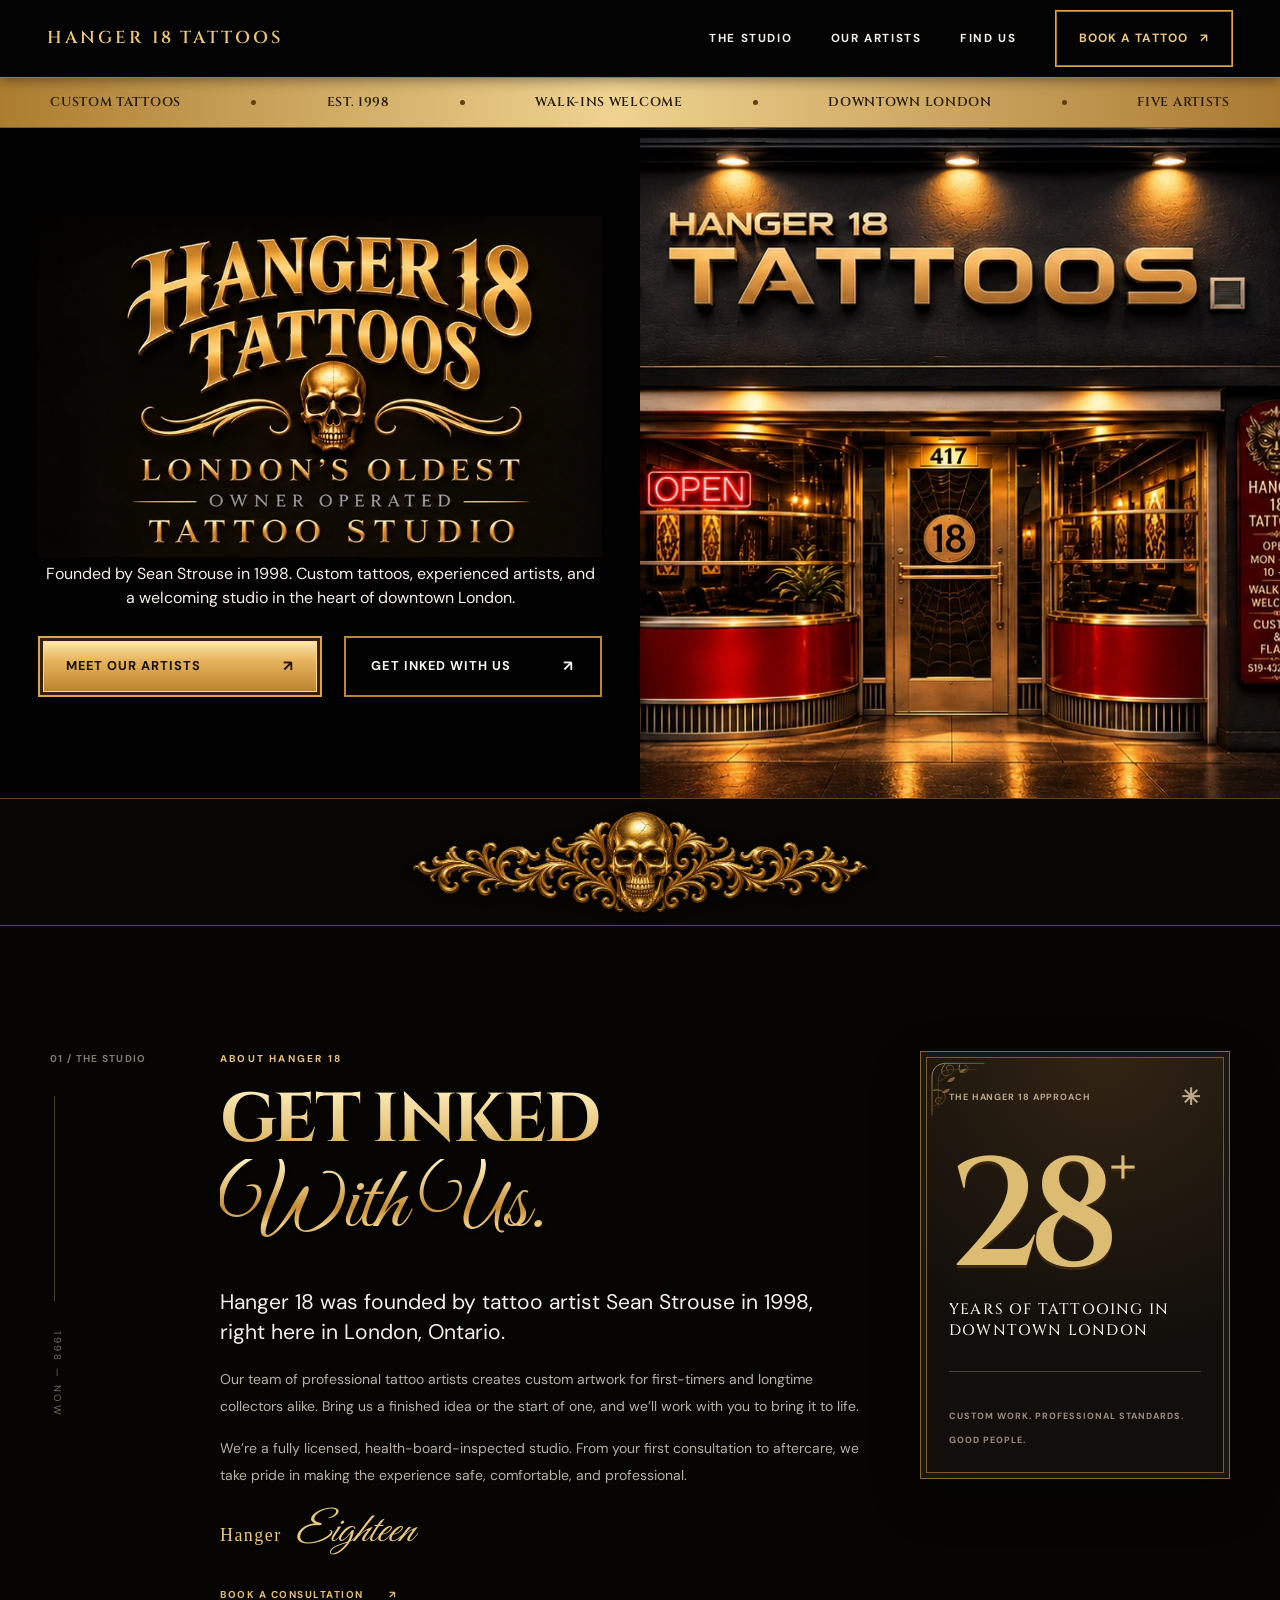
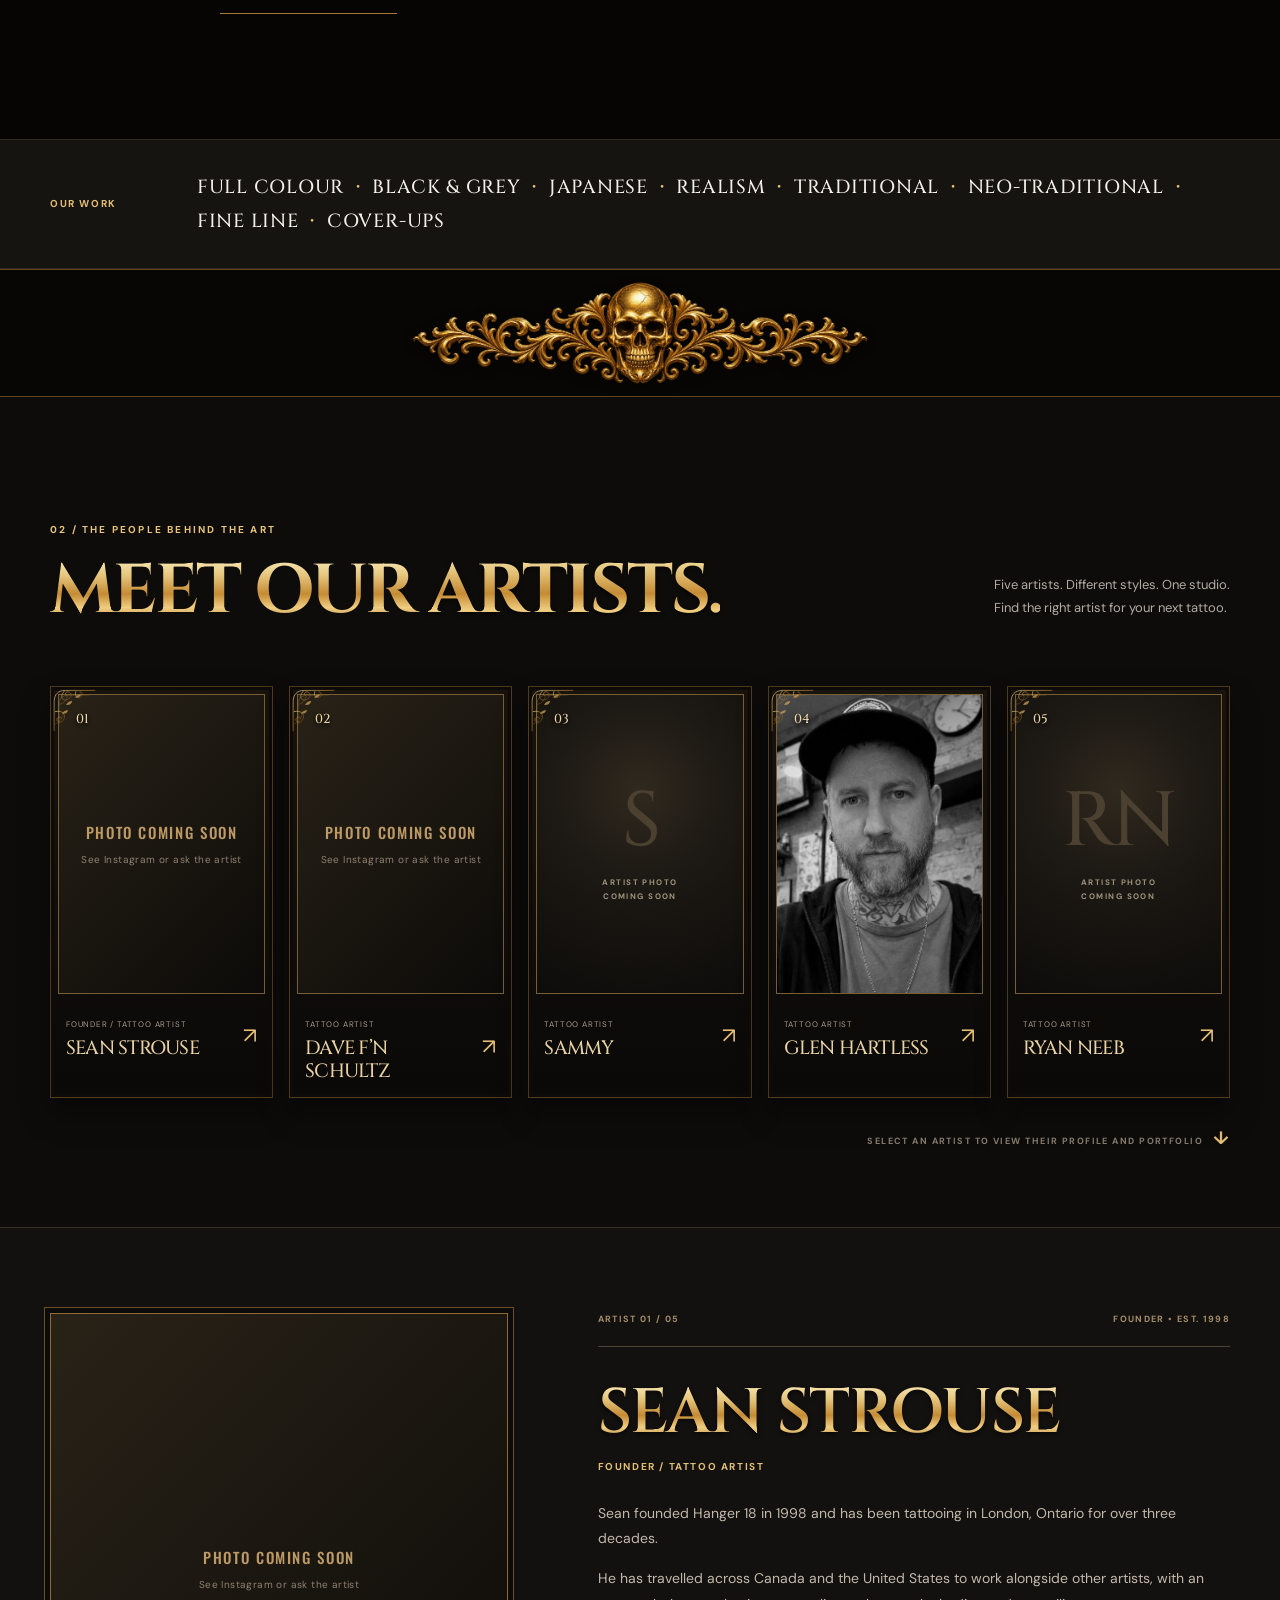
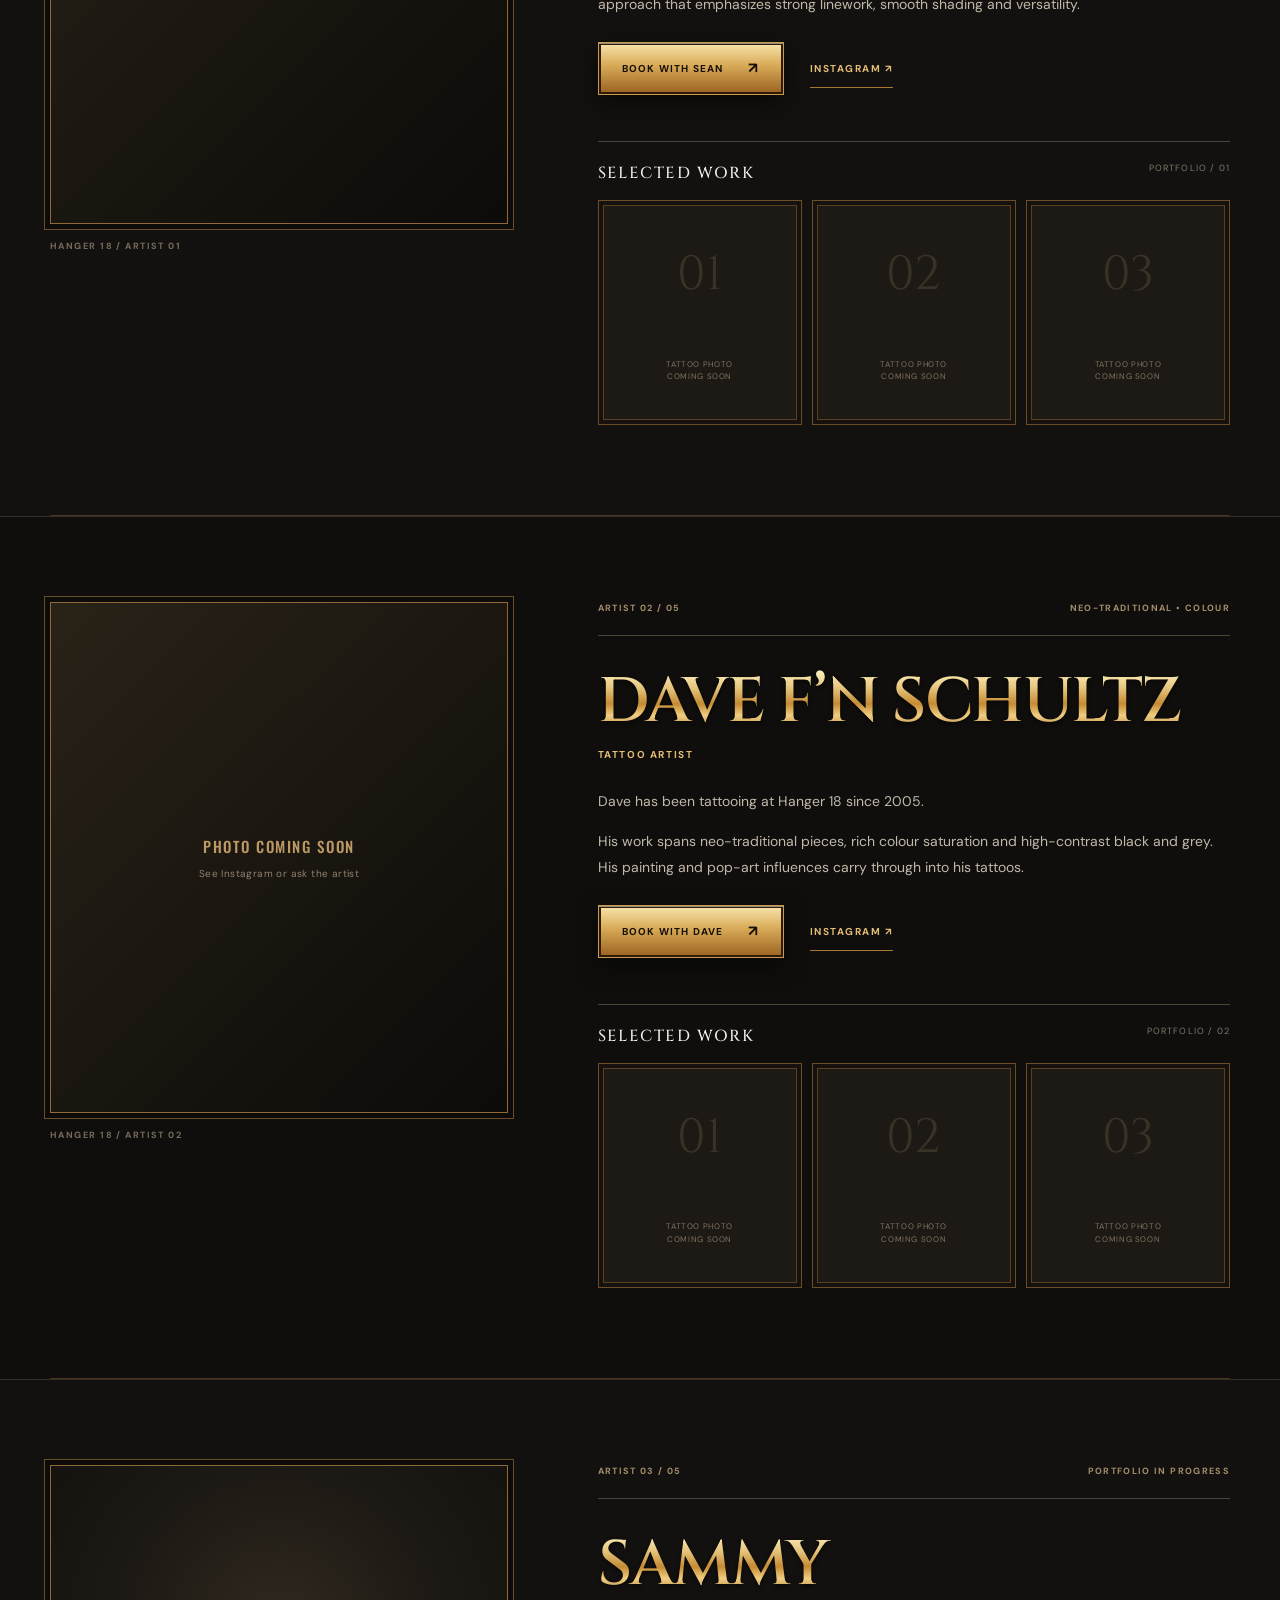
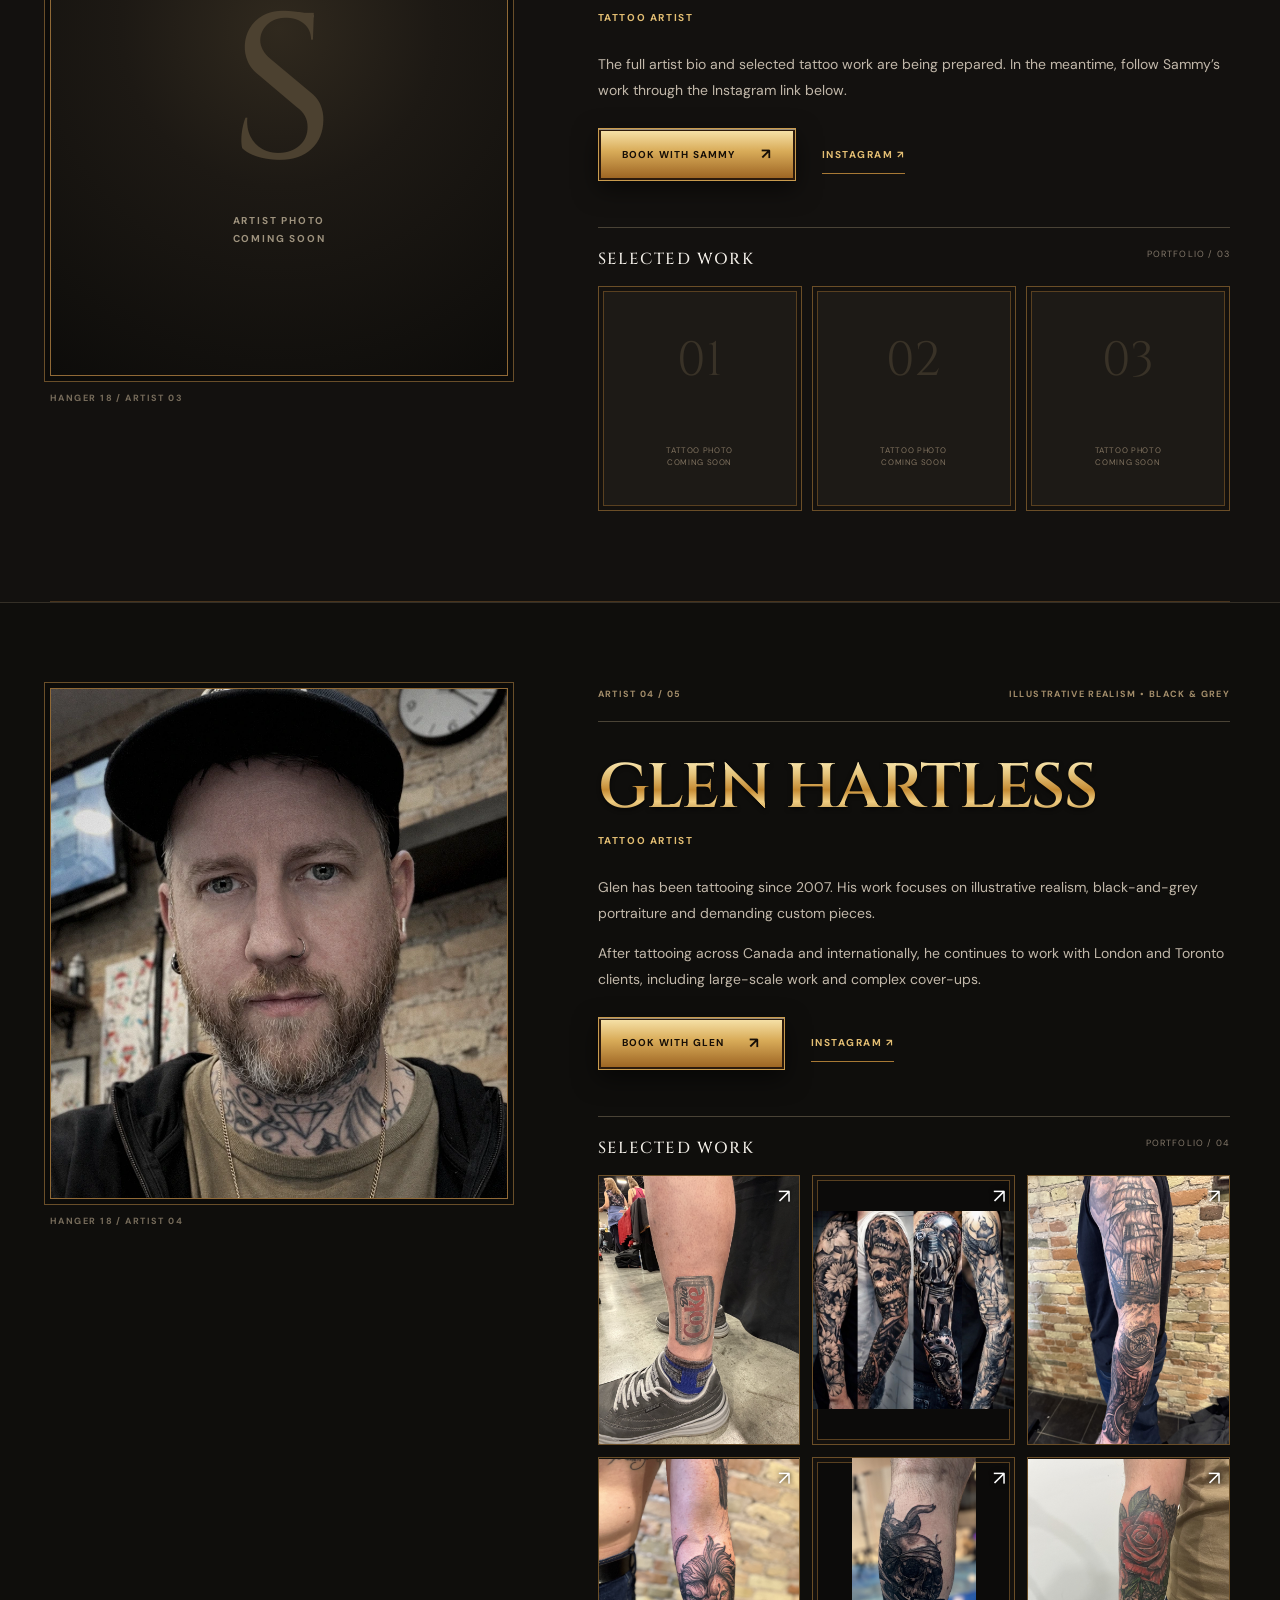
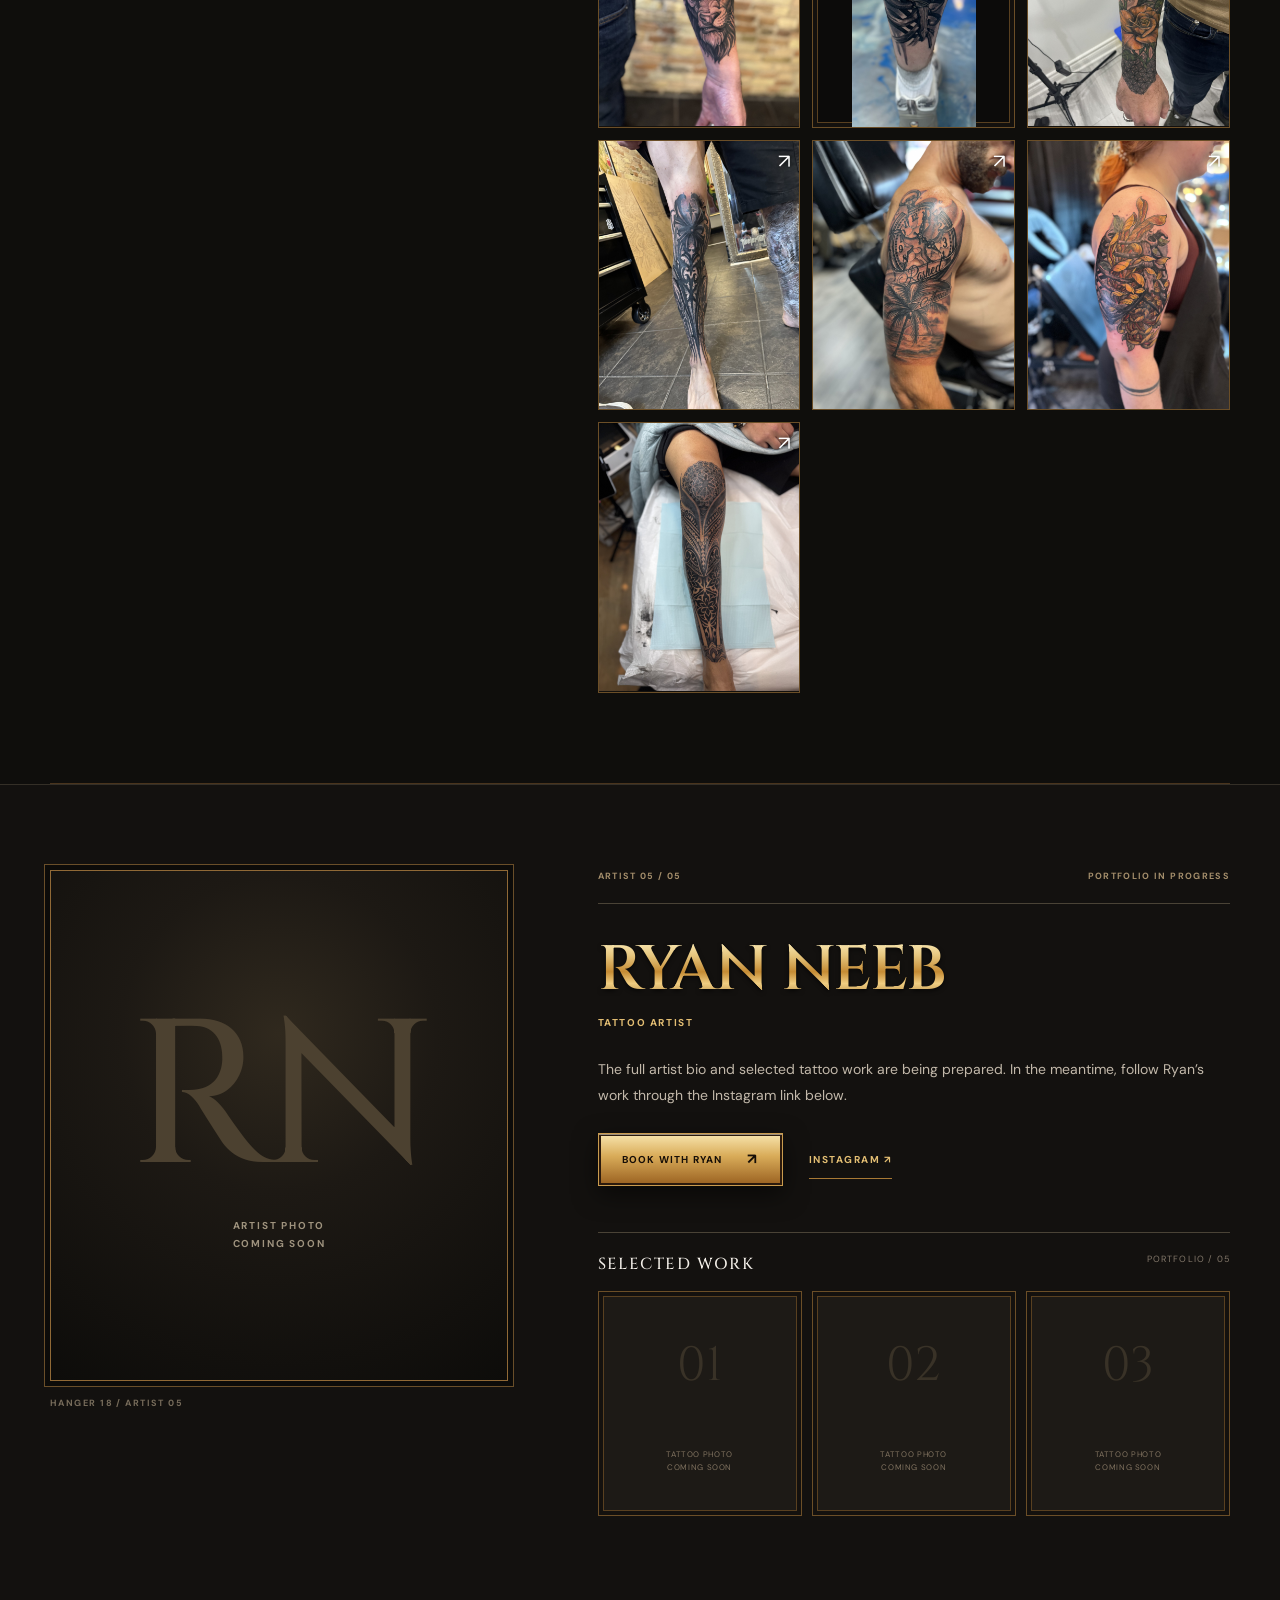
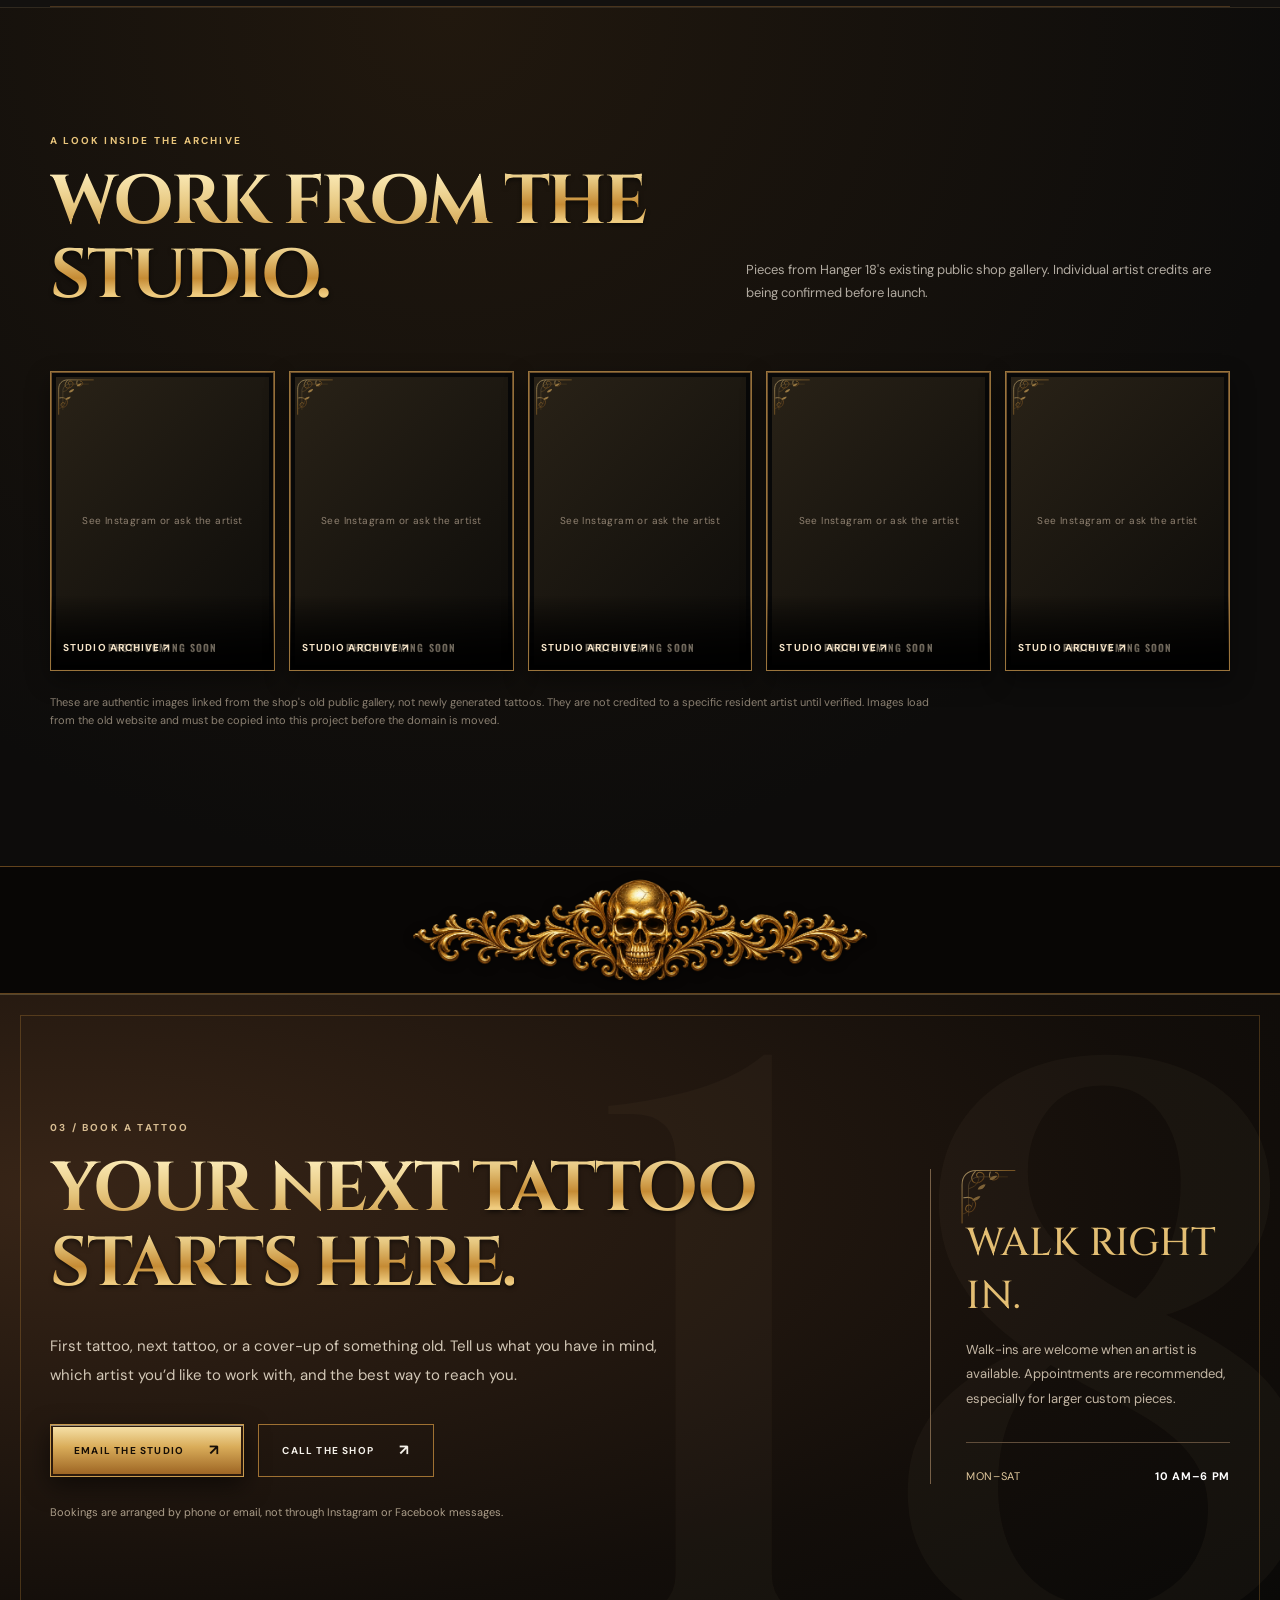
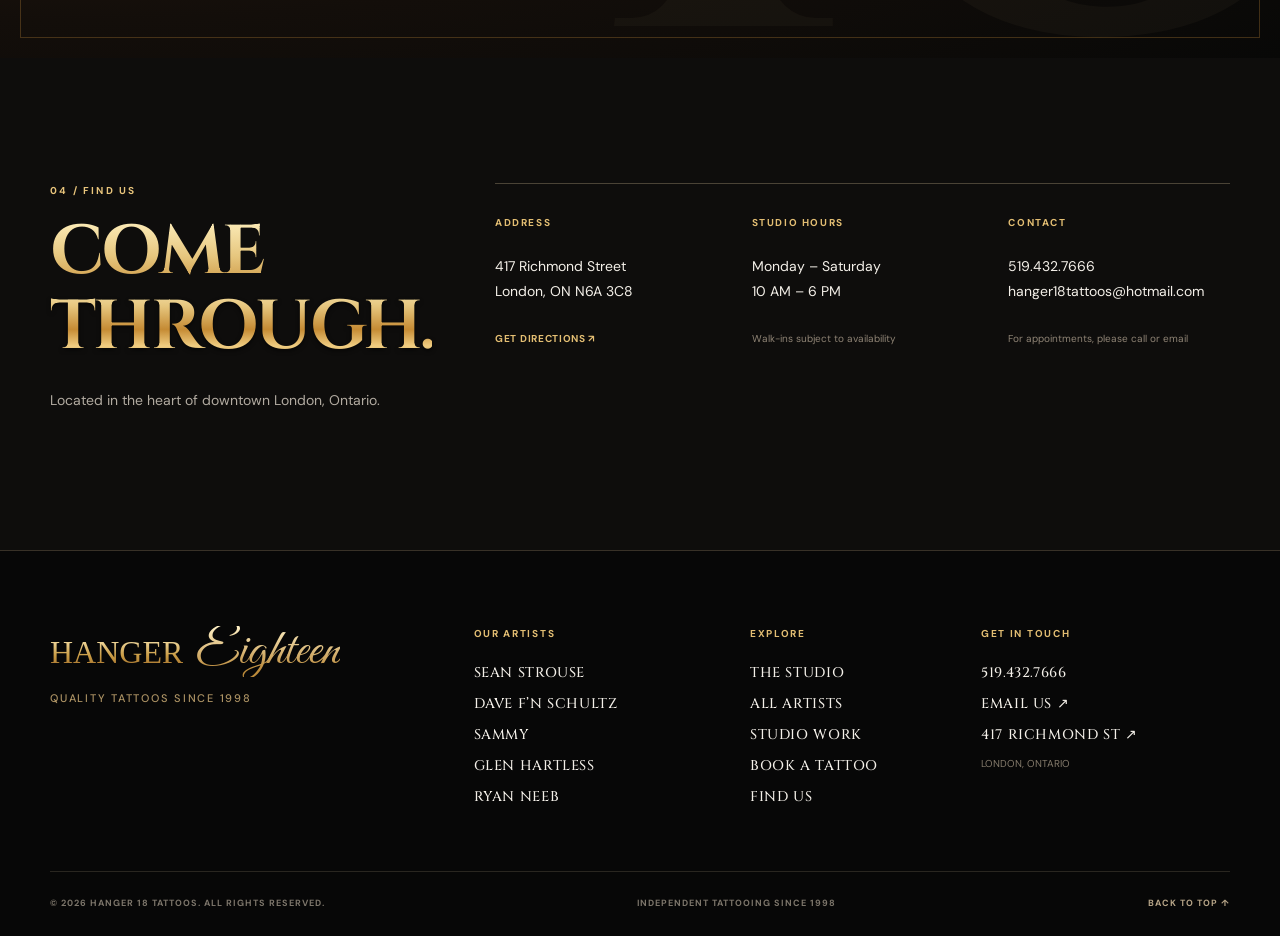
==== docs 3/index.html @ d323b27d "Add files via upload" ====
<!doctype html>
<html lang="en-CA">
<head>
  <meta charset="utf-8">
  <meta name="viewport" content="width=device-width, initial-scale=1">
  <meta name="theme-color" content="#0b0a09">
  <meta name="site-build" content="hanger18-v14-glen-original-portfolio">
  <meta name="description" content="Hanger 18 Tattoos is London's oldest owner-operated tattoo studio. Established in 1998 by Sean Strouse. Visit us at 417 Richmond Street, London, Ontario.">
  <meta property="og:title" content="Hanger 18 Tattoos | Est. 1998 | London, Ontario">
  <meta property="og:description" content="London's oldest owner-operated tattoo studio. Meet our artists and get inked with us.">
  <meta property="og:type" content="website">
  <meta property="og:image" content="https://hanger18tattoos.github.io/assets/social-preview.jpg">
  <meta name="color-scheme" content="dark">
  <link rel="icon" type="image/svg+xml" href="assets/favicon.svg">
  <title>Hanger 18 Tattoos | London, Ontario | Established 1998</title>
  <link rel="preconnect" href="https://fonts.googleapis.com">
  <link rel="preconnect" href="https://fonts.gstatic.com" crossorigin>
  <link href="https://fonts.googleapis.com/css2?family=Cinzel:wght@500;600;700&family=DM+Sans:wght@400;500;600;700&family=Great+Vibes&family=Oswald:wght@400;500;600;700&display=swap" rel="stylesheet">
  <link rel="stylesheet" href="styles.css?v=12">
  <link rel="stylesheet" href="v7-gold.css?v=12">
  <link rel="stylesheet" href="v9-custom.css?v=12">
  <link rel="stylesheet" href="v11-home.css?v=12">
  <link rel="stylesheet" href="v12-finishes.css?v=12"/>
  <link rel="stylesheet" href="v13-home.css?v=14">
  <link rel="stylesheet" href="v14-gallery.css?v=14">
  <script src="site-data.js?v=14" defer></script>
  <script src="app.js?v=14" defer></script>
</head>
<body>
  <a class="skip-link" href="#main">Skip to content</a>
  <div class="announcement" aria-label="Studio information">
    <span>ESTABLISHED 1998</span><span class="announcement-center">LONDON’S OLDEST OWNER-OPERATED TATTOO STUDIO</span><a href="tel:+15194327666">519.432.7666</a>
  </div>
  <header class="site-header" id="top">
    <div class="nav-shell">
      <a class="wordmark v13-wordmark" href="#top" aria-label="Hanger 18 Tattoos, home">HANGER 18 TATTOOS</a>
      <button class="menu-toggle" id="menu-toggle" type="button" aria-controls="main-nav" aria-expanded="false" aria-label="Open navigation"><span></span><span></span><span></span></button>
      <nav class="main-nav" id="main-nav" aria-label="Main navigation">
        <a href="#studio">THE STUDIO</a>
        <a href="#artists">OUR ARTISTS</a>
        <a href="#visit">FIND US</a>
        <a href="#booking" class="nav-book">BOOK A TATTOO <span aria-hidden="true">↗</span></a>
      </nav>
    </div>
  </header>

  <main id="main">
    <div class="ticker v13-ticker" aria-label="Studio highlights"><div class="ticker-inner"><span>CUSTOM TATTOOS</span><i></i><span>EST. 1998</span><i></i><span>WALK-INS WELCOME</span><i></i><span>DOWNTOWN LONDON</span><i></i><span>FIVE ARTISTS</span></div></div>

    <section class="hero v13-hero" aria-labelledby="hero-title">
      <div class="v13-hero-left">
        <h1 class="sr-only" id="hero-title">Hanger 18 Tattoos — London's oldest owner-operated tattoo studio</h1>
        <img class="v13-hero-lettering" src="assets/v13-approved-gold-lettering.webp" alt="" width="763" height="462" fetchpriority="high">
        <p class="hero-description">Founded by Sean Strouse in 1998. Custom tattoos, experienced artists, and a welcoming studio in the heart of downtown London.</p>
        <div class="hero-actions v13-hero-actions">
          <a class="button button-gold" href="#artists">MEET OUR ARTISTS <span aria-hidden="true">↗</span></a>
          <a class="button button-outline" href="#booking">GET INKED WITH US <span aria-hidden="true">↗</span></a>
        </div>
      </div>
      <figure class="hero-photo v13-storefront">
        <img src="assets/v13-approved-shop-417.webp" alt="Hanger 18 Tattoos storefront design, with three warm overhead lights, red bay windows and 417 above the door" width="824" height="676" fetchpriority="high">
      </figure>
    </section>

    <div class="ornate-divider" aria-hidden="true"><img src="assets/v12-gold-skull-filigree.webp" alt=""></div>
    <section class="studio section" id="studio" aria-labelledby="studio-title">
      <div class="container studio-layout">
        <div class="section-side"><span class="section-no">01 / THE STUDIO</span><div class="vertical-rule"></div><span class="side-est">1998 — NOW</span></div>
        <div class="studio-primary reveal">
          <p class="kicker">ABOUT HANGER 18</p>
          <h2 class="headline" id="studio-title">GET INKED <span class="studio-script">With Us.</span></h2>
          <p class="lead">Hanger 18 was founded by tattoo artist Sean Strouse in 1998, right here in London, Ontario.</p>
          <p>Our team of professional tattoo artists creates custom artwork for first-timers and longtime collectors alike. Bring us a finished idea or the start of one, and we’ll work with you to bring it to life.</p>
          <p>We’re a fully licensed, health-board-inspected studio. From your first consultation to aftercare, we take pride in making the experience safe, comfortable, and professional.</p>
          <div class="studio-signature" aria-hidden="true"><span>Hanger</span><em>Eighteen</em></div>
          <a class="inline-link" href="#booking">BOOK A CONSULTATION <span aria-hidden="true">↗</span></a>
        </div>
        <aside class="studio-aside reveal">
          <div class="aside-top"><span>THE HANGER 18 APPROACH</span><span aria-hidden="true">✳</span></div>
          <div class="aside-big">28<span>+</span></div>
          <p>YEARS OF TATTOOING IN DOWNTOWN LONDON</p>
          <div class="aside-separator"></div>
          <span class="aside-small">CUSTOM WORK. PROFESSIONAL STANDARDS. GOOD PEOPLE.</span>
        </aside>
      </div>
    </section>

    <section class="styles-band" aria-label="Styles offered by Hanger 18"><div class="container"><span>OUR WORK</span><p>FULL COLOUR <b>·</b> BLACK &amp; GREY <b>·</b> JAPANESE <b>·</b> REALISM <b>·</b> TRADITIONAL <b>·</b> NEO-TRADITIONAL <b>·</b> FINE LINE <b>·</b> COVER-UPS</p></div></section>

    <div class="ornate-divider ornate-divider-soft" aria-hidden="true"><img src="assets/v12-gold-skull-filigree.webp" alt=""></div>
    <section class="artist-section section" id="artists" aria-labelledby="artist-title">
      <div class="container">
        <div class="artists-heading reveal"><div><p class="kicker">02 / THE PEOPLE BEHIND THE ART</p><h2 class="headline" id="artist-title">MEET OUR <span>ARTISTS.</span></h2></div><p>Five artists. Different styles. One studio.<br>Find the right artist for your next tattoo.</p></div>
        <div class="artist-directory" id="artist-directory" aria-label="Hanger 18 tattoo artists"></div>
        <p class="directory-footnote">SELECT AN ARTIST TO VIEW THEIR PROFILE AND PORTFOLIO <span aria-hidden="true">↓</span></p>
      </div>
    </section>

    <section class="profiles-section" aria-label="Artist biographies and tattoo portfolios"><div id="artist-profiles"></div></section>


    <section class="studio-work section" id="studio-work" aria-labelledby="studio-work-title">
      <div class="container">
        <div class="artists-heading reveal"><div><p class="kicker">A LOOK INSIDE THE ARCHIVE</p><h2 class="headline" id="studio-work-title">WORK FROM <span>THE STUDIO.</span></h2></div><p>Pieces from Hanger 18's existing public shop gallery. Individual artist credits are being confirmed before launch.</p></div>
        <div class="studio-work-grid" id="studio-work-grid" aria-label="Tattoo artwork from Hanger 18's existing studio archive">
          <a href="https://www.hanger18tattoos.com/gallery/" target="_blank" rel="noopener noreferrer" aria-label="View full Hanger 18 tattoo gallery"><img loading="lazy" src="https://www.hanger18tattoos.com/wp-content/uploads/cache/2022/05/5D9BCBAD-4566-4BF1-89CC-E6367EBBC7D8/691523571.jpeg" alt="Colourful detailed tattoo from the Hanger 18 archive"><span>STUDIO ARCHIVE ↗</span></a>
          <a href="https://www.hanger18tattoos.com/gallery/" target="_blank" rel="noopener noreferrer" aria-label="View full Hanger 18 tattoo gallery"><img loading="lazy" src="https://www.hanger18tattoos.com/wp-content/uploads/cache/2022/05/E88AEA19-FC46-4C4E-B2FF-59376C092DA1/268893482.jpeg" alt="Black and grey wing tattoo from the Hanger 18 archive"><span>STUDIO ARCHIVE ↗</span></a>
          <a href="https://www.hanger18tattoos.com/gallery/" target="_blank" rel="noopener noreferrer" aria-label="View full Hanger 18 tattoo gallery"><img loading="lazy" src="https://www.hanger18tattoos.com/wp-content/uploads/cache/2022/05/0C894D7D-4DEE-4EBF-B64F-830D43D5F5E5/1918426904.jpeg" alt="Black and grey Chicano portrait tattoo from the Hanger 18 archive"><span>STUDIO ARCHIVE ↗</span></a>
          <a href="https://www.hanger18tattoos.com/gallery/" target="_blank" rel="noopener noreferrer" aria-label="View full Hanger 18 tattoo gallery"><img loading="lazy" src="https://www.hanger18tattoos.com/wp-content/uploads/cache/2022/05/5A498BCA-76DE-41D5-9D25-4B5549229B48/3960746816.jpeg" alt="Bright parrot tattoo from the Hanger 18 archive"><span>STUDIO ARCHIVE ↗</span></a>
          <a href="https://www.hanger18tattoos.com/gallery/" target="_blank" rel="noopener noreferrer" aria-label="View full Hanger 18 tattoo gallery"><img loading="lazy" src="https://www.hanger18tattoos.com/wp-content/uploads/cache/2022/05/FB8B14CA-8649-48EF-ACC3-9A121BD425D6/716214127.jpeg" alt="Lion tattoo from the Hanger 18 archive"><span>STUDIO ARCHIVE ↗</span></a>
        </div>
        <p class="studio-work-disclaimer">These are authentic images linked from the shop's old public gallery, not newly generated tattoos. They are not credited to a specific resident artist until verified. Images load from the old website and must be copied into this project before the domain is moved.</p>
      </div>
    </section>

    <div class="ornate-divider" aria-hidden="true"><img src="assets/v12-gold-skull-filigree.webp" alt=""></div>
    <section class="booking section" id="booking" aria-labelledby="booking-title">
      <div class="booking-backdrop" aria-hidden="true">18</div>
      <div class="container booking-layout">
        <div class="reveal"><p class="kicker">03 / BOOK A TATTOO</p><h2 class="headline" id="booking-title">YOUR NEXT <span>TATTOO STARTS HERE.</span></h2><p>First tattoo, next tattoo, or a cover-up of something old. Tell us what you have in mind, which artist you’d like to work with, and the best way to reach you.</p><div class="booking-actions"><a class="button button-gold" href="mailto:hanger18tattoos@hotmail.com?subject=Hanger%2018%20Tattoo%20Booking%20Inquiry">EMAIL THE STUDIO <span aria-hidden="true">↗</span></a><a class="button button-outline" href="tel:+15194327666">CALL THE SHOP <span aria-hidden="true">↗</span></a></div><p class="small-note">Bookings are arranged by phone or email, not through Instagram or Facebook messages.</p></div>
        <div class="booking-side reveal"><span>WALK RIGHT IN.</span><p>Walk-ins are welcome when an artist is available. Appointments are recommended, especially for larger custom pieces.</p><div class="booking-side-foot">MON–SAT <b>10 AM–6 PM</b></div></div>
      </div>
    </section>

    <section class="visit section" id="visit" aria-labelledby="visit-title">
      <div class="container visit-layout">
        <div class="visit-header reveal"><p class="kicker">04 / FIND US</p><h2 class="headline" id="visit-title">COME <span>THROUGH.</span></h2><p>Located in the heart of downtown London, Ontario.</p></div>
        <div class="visit-details reveal">
          <div class="visit-cell"><span>ADDRESS</span><address>417 Richmond Street<br>London, ON N6A 3C8</address><a href="https://www.google.com/maps/search/?api=1&amp;query=417+Richmond+Street+London+Ontario" target="_blank" rel="noopener noreferrer">GET DIRECTIONS ↗</a></div>
          <div class="visit-cell"><span>STUDIO HOURS</span><p>Monday – Saturday<br>10 AM – 6 PM</p><small>Walk-ins subject to availability</small></div>
          <div class="visit-cell"><span>CONTACT</span><p><a href="tel:+15194327666">519.432.7666</a><br><a href="mailto:hanger18tattoos@hotmail.com">hanger18tattoos@hotmail.com</a></p><small>For appointments, please call or email</small></div>
        </div>
      </div>
    </section>
  </main>

  <footer class="footer">
    <div class="container footer-main">
      <div class="footer-brand"><strong class="footer-typeset-brand"><span class="footer-hanger">HANGER</span> <span class="footer-eighteen">Eighteen</span></strong><p>QUALITY TATTOOS SINCE 1998</p></div>
      <div class="footer-list"><span>OUR ARTISTS</span><a href="#sean-strouse">SEAN STROUSE</a><a href="#dave-schultz">DAVE F’N SCHULTZ</a><a href="#sammy">SAMMY</a><a href="#glen-hartless">GLEN HARTLESS</a><a href="#ryan-neeb">RYAN NEEB</a></div>
      <div class="footer-list"><span>EXPLORE</span><a href="#studio">THE STUDIO</a><a href="#artists">ALL ARTISTS</a><a href="#studio-work">STUDIO WORK</a><a href="#booking">BOOK A TATTOO</a><a href="#visit">FIND US</a></div>
      <div class="footer-list"><span>GET IN TOUCH</span><a href="tel:+15194327666">519.432.7666</a><a href="mailto:hanger18tattoos@hotmail.com">EMAIL US ↗</a><a href="https://www.google.com/maps/search/?api=1&amp;query=417+Richmond+Street+London+Ontario" target="_blank" rel="noopener noreferrer">417 RICHMOND ST ↗</a><small>LONDON, ONTARIO</small></div>
    </div>
    <div class="container footer-bottom"><span>© <span id="year">2026</span> HANGER 18 TATTOOS. ALL RIGHTS RESERVED.</span><span>INDEPENDENT TATTOOING SINCE 1998</span><a href="#top">BACK TO TOP ↑</a></div>
  </footer>
  <dialog id="lightbox" class="lightbox" aria-label="Tattoo gallery image"><button type="button" id="lightbox-close" aria-label="Close image">✕</button><img id="lightbox-image" alt=""><p id="lightbox-caption"></p></dialog>
</body>
</html>
---- docs 3/styles.css ----
:root{--bg:#0b0a09;--black:#080807;--panel:#141310;--panel2:#1b1916;--line:#343028;--line2:#4a4336;--gold:#cfb486;--gold-d:#9c7b4b;--text:#f4f0e9;--muted:#b2aba1;--muted2:#827b70;--container:1340px;--head:'Oswald','Arial Narrow',Impact,sans-serif;--body:'DM Sans',Arial,sans-serif}
*{box-sizing:border-box}html{scroll-behavior:smooth;scroll-padding-top:86px}body{margin:0;background:var(--bg);color:var(--text);font-family:var(--body);-webkit-font-smoothing:antialiased;line-height:1.5}a{color:inherit;text-decoration:none}button{font:inherit}img{max-width:100%;display:block}.container{width:min(var(--container),calc(100% - 100px));margin-inline:auto}::selection{background:#d0b180;color:#070707}*:focus-visible{outline:2px solid var(--gold);outline-offset:4px}.skip-link{position:absolute;left:10px;top:-100px;padding:15px;color:#111;background:#fff;z-index:100}.skip-link:focus{top:10px}
.announcement{height:30px;background:#080807;color:#aa9f8f;display:flex;align-items:center;justify-content:space-between;padding:0 max(30px,calc((100vw - var(--container))/2));gap:16px;font-size:9px;letter-spacing:.18em;font-weight:700}.announcement-center{color:#d0b88f}
.site-header{height:78px;background:#0d0c0bee;border-bottom:1px solid #31291dcc;position:sticky;top:0;z-index:30;backdrop-filter:blur(16px)}.nav-shell{height:100%;width:min(var(--container),calc(100% - 100px));margin:auto;display:flex;align-items:center;justify-content:space-between}.wordmark{font-family:var(--head);font-size:25px;letter-spacing:.045em;font-weight:600;white-space:nowrap;line-height:1}.wordmark span{color:var(--gold)}.wordmark small{display:block;font:700 8px var(--body);letter-spacing:.54em;margin-top:6px;color:#d5c9b7}.main-nav{display:flex;align-items:center;gap:36px}.main-nav>a{font-size:11px;font-weight:700;letter-spacing:.13em;transition:color .2s}.main-nav>a:hover{color:var(--gold)}.main-nav .nav-book{border:1px solid var(--gold);padding:15px 20px;color:var(--gold)}.main-nav .nav-book:hover{background:var(--gold);color:#0a0908}.nav-book span{margin-left:12px}.menu-toggle{display:none;background:none;border:0;width:42px;height:42px;align-items:center;justify-content:center;flex-direction:column;gap:5px;cursor:pointer}.menu-toggle span{width:22px;height:2px;background:var(--text)}
.hero{min-height:min(790px,calc(100svh - 108px));position:relative;display:grid;grid-template-columns:50% 50%;background:#080807}.hero-copy{display:flex;align-items:center;justify-content:flex-end;background:radial-gradient(ellipse at 70% 5%,#252019 0%,#0b0a09 45%,#080807 100%);min-width:0}.hero-copy-inner{width:min(660px,100%);padding:36px 68px 96px max(50px,calc((100vw - var(--container))/2))}.hero-mark-container{max-width:360px;margin:0 auto 13px;display:flex;justify-content:center}.hero-mark{width:100%;aspect-ratio:515/352;object-fit:contain;mix-blend-mode:screen;filter:contrast(1.04)}.eyebrow,.kicker{display:flex;align-items:center;gap:12px;color:var(--gold);letter-spacing:.22em;font-weight:700;font-size:10px;margin:0 0 18px}.eyebrow-rule{height:1px;width:30px;background:var(--gold)}h1,h2,h3,p,figure{margin-top:0}.hero h1{font:600 clamp(40px,4.35vw,79px)/1.07 var(--head);letter-spacing:-.018em;text-transform:uppercase;margin:0 0 18px;max-width:690px}.hero h1 em{font-style:normal;color:var(--gold)}.hero-description{font-size:13px;line-height:1.85;max-width:510px;color:#c1bbb1;margin-bottom:25px}.hero-actions{display:flex;gap:24px;align-items:center;flex-wrap:wrap}.button{min-height:48px;display:inline-flex;align-items:center;justify-content:center;gap:25px;padding:15px 23px;font-size:10px;font-weight:700;letter-spacing:.12em;white-space:nowrap;transition:background .2s,color .2s,transform .2s;border:1px solid transparent;line-height:1.4}.button:hover{transform:translateY(-2px)}.button span{font-size:15px}.button-gold{background:var(--gold);color:#17130e}.button-gold:hover{background:#edd7b1}.button-link{padding-left:0;padding-right:0;border-bottom:1px solid #5c4c34;color:var(--text)}.button-outline{border-color:#7d6a4f;color:var(--text);background:transparent}.button-outline:hover{background:#30261a}.hero-photo{margin:0;position:relative;min-width:0;overflow:hidden;background:#1d1a16}.hero-photo picture,.hero-photo img{width:100%;height:100%}.hero-photo img{object-fit:cover;object-position:center 56%;filter:contrast(1.045) brightness(.91);transition:transform 1s}.hero-photo:hover img{transform:scale(1.025)}.hero-photo:after{content:'';position:absolute;inset:0;background:linear-gradient(90deg,rgba(0,0,0,.1) 0%,transparent 40%),linear-gradient(0deg,rgba(0,0,0,.72),transparent 26%);pointer-events:none}.hero-photo figcaption{position:absolute;bottom:49px;left:45px;z-index:1;color:#fff;font-size:10px;font-weight:700;letter-spacing:.16em;display:flex;gap:15px;align-items:center}.photo-dash{height:1px;width:26px;background:var(--gold)}.scroll-cue{position:absolute;bottom:24px;left:max(50px,calc((100vw - var(--container))/2));display:flex;align-items:center;gap:25px;letter-spacing:.18em;font-size:9px;color:#918776}.scroll-cue span:last-child{font-size:20px;color:var(--gold)}
.ticker{background:#c9ae80;color:#17130e;overflow:hidden}.ticker-inner{max-width:1600px;margin:auto;min-height:47px;display:flex;align-items:center;justify-content:space-evenly;gap:25px;padding:10px 30px;white-space:nowrap}.ticker span{font:600 13px var(--head);letter-spacing:.08em}.ticker i{width:4px;height:4px;flex:none;border-radius:50%;background:#594528}
.section{padding:125px 0}.section-no{font-size:10px;letter-spacing:.13em;color:var(--muted2);font-weight:700}.studio-layout{display:grid;grid-template-columns:110px minmax(0,1fr) 310px;gap:60px}.section-side{display:flex;flex-direction:column;align-items:flex-start;gap:30px}.vertical-rule{width:1px;height:205px;background:#474135;margin-left:4px}.side-est{writing-mode:vertical-rl;font-size:10px;letter-spacing:.25em;color:#766b5a}.headline{font:600 clamp(45px,6.3vw,93px)/.99 var(--head);letter-spacing:-.019em;text-transform:uppercase;max-width:850px;margin:0 0 34px}.headline span{color:var(--gold)}.studio-primary .lead{font-size:clamp(17px,1.65vw,23px);line-height:1.45;max-width:660px;color:var(--text);margin-bottom:18px}.studio-primary p:not(.kicker):not(.lead){font-size:14px;line-height:1.9;color:#b7b0a7;max-width:680px;margin-bottom:16px}.inline-link{display:inline-flex;align-items:center;gap:25px;border-bottom:1px solid var(--gold-d);padding:11px 0;color:var(--gold);font-size:10px;letter-spacing:.15em;font-weight:700;margin-top:20px}.inline-link:hover{color:#fff}.studio-aside{border:1px solid var(--line);background:linear-gradient(180deg,#1f1b16,#100f0d);padding:28px;align-self:start}.aside-top{display:flex;justify-content:space-between;align-items:center;color:#baa88c;font-size:9px;letter-spacing:.1em;font-weight:700}.aside-top span:last-child{font-size:23px}.aside-big{font:600 clamp(100px,12vw,160px)/1.05 var(--head);letter-spacing:-.07em;color:var(--gold);margin:23px 0 0}.aside-big span{font-size:58px;vertical-align:top;letter-spacing:0}.studio-aside p{font:500 15px/1.4 var(--head);letter-spacing:.08em}.aside-separator{height:1px;background:var(--line2);margin:30px 0}.aside-small{font-size:9px;line-height:1.8;letter-spacing:.11em;color:#9c8e7c;font-weight:700}
.styles-band{background:#161411;border-top:1px solid #312b21;border-bottom:1px solid #312b21;padding:30px 0}.styles-band .container{display:flex;gap:80px;align-items:center}.styles-band span{font-size:10px;letter-spacing:.16em;color:var(--gold);font-weight:700;white-space:nowrap}.styles-band p{font:500 clamp(13px,1.6vw,19px)/1.8 var(--head);letter-spacing:.04em;margin:0}.styles-band b{color:var(--gold);margin:0 6px}
.artist-section{background:#0d0c0b;padding-bottom:75px}.artists-heading{display:flex;align-items:end;justify-content:space-between;gap:35px;margin-bottom:56px}.artists-heading .headline{margin-bottom:0}.artists-heading>p{color:var(--muted);font-size:13px;line-height:1.8;margin-bottom:10px}.artist-directory{display:grid;grid-template-columns:repeat(5,minmax(0,1fr));gap:14px}.artist-card{min-width:0;display:block}.artist-card-photo{aspect-ratio:3/4.35;position:relative;overflow:hidden;background:#201c17;border:1px solid #363026}.artist-card-photo>img{width:100%;height:100%;object-fit:cover;filter:grayscale(1);transition:filter .4s,transform .4s}.artist-card:hover .artist-card-photo>img{filter:grayscale(.35);transform:scale(1.035)}.artist-card-n{position:absolute;top:15px;left:17px;font:500 13px var(--head);color:#d6c19b}.artist-card-meta{display:flex;justify-content:space-between;align-items:center;gap:7px;padding-top:18px}.artist-card-meta span:not(.artist-arrow){font-size:8px;letter-spacing:.1em;color:#a49a87}.artist-card-meta strong{display:block;font:500 clamp(18px,2vw,28px)/1.2 var(--head);text-transform:uppercase;margin-top:3px}.artist-arrow{color:var(--gold);font-size:22px}.artist-card:hover .artist-card-meta strong{color:var(--gold)}.missing-portrait{width:100%;height:100%;display:flex;flex-direction:column;align-items:center;justify-content:center;background:radial-gradient(circle at 50% 32%,#30291e 0,#1d1914 38%,#0d0c0a 100%);gap:14px}.portrait-monogram{font:500 clamp(40px,6vw,95px)/1 var(--head);color:#4c4130;letter-spacing:-.03em}.portrait-pending{text-align:center;font-size:8px;font-weight:700;letter-spacing:.18em;color:#9f937e;line-height:1.8}.directory-footnote{color:#877c6d;text-align:right;font-size:9px;letter-spacing:.16em;font-weight:700;margin:27px 0 0}.directory-footnote span{font-size:18px;color:var(--gold);margin-left:6px}
.artist-profile{background:#13110f;border-top:1px solid #342f27;scroll-margin-top:78px}.artist-profile:nth-child(even){background:#0f0e0c}.profile-grid{padding-top:85px;padding-bottom:90px;display:grid;grid-template-columns:minmax(275px,.84fr) minmax(0,1.16fr);gap:clamp(40px,7vw,110px)}.profile-art{min-width:0}.profile-photo{width:100%;aspect-ratio:3/3.35;border:1px solid #413728;overflow:hidden}.profile-photo>img{width:100%;height:100%;object-fit:cover}.profile-photo .portrait-monogram{font-size:clamp(100px,16vw,240px)}.profile-photo .portrait-pending{font-size:10px}.profile-photo-note{display:block;margin-top:16px;letter-spacing:.16em;font-weight:700;font-size:9px;color:#776c5b}.profile-top{display:flex;justify-content:space-between;gap:20px;border-bottom:1px solid var(--line2);padding:0 0 20px;color:#a48e6b;letter-spacing:.15em;font-size:9px;font-weight:700}.profile-copy h3{font:600 clamp(53px,7vw,105px)/1.04 var(--head);text-transform:uppercase;letter-spacing:-.035em;margin:34px 0 6px}.profile-role{color:var(--gold);font-size:10px;letter-spacing:.16em;font-weight:700}.profile-bio{margin-top:24px;max-width:640px}.profile-bio p{font-size:14px;line-height:1.85;color:#c2b8aa;margin-bottom:14px}.profile-links{display:flex;align-items:center;gap:26px;flex-wrap:wrap;margin:24px 0 46px}.profile-links .inline-link{margin:0}.portfolio-heading{border-top:1px solid var(--line2);padding-top:20px;margin-bottom:16px;display:flex;justify-content:space-between;gap:15px}.portfolio-heading strong{font:500 16px var(--head);letter-spacing:.09em}.portfolio-heading span{font-size:9px;color:#83786a;letter-spacing:.13em}.portfolio-grid{display:grid;grid-template-columns:repeat(3,1fr);gap:13px}.portfolio-placeholder,.gallery-thumb{aspect-ratio:1/1.1;background:#1d1a16;border:1px solid #342f26;display:flex;flex-direction:column;align-items:center;justify-content:space-around;padding:15px;position:relative}.portfolio-placeholder-number{font:400 48px var(--head);color:#393227}.portfolio-placeholder>span:last-child{font-size:8px;color:#817360;letter-spacing:.08em;text-align:center;line-height:1.6}.gallery-thumb{cursor:zoom-in;padding:0}.gallery-thumb img{height:100%;width:100%;object-fit:cover}.gallery-thumb span{position:absolute;right:8px;top:5px;font-size:20px;text-shadow:0 0 5px #000}
.booking{background:linear-gradient(115deg,#30241a 0%,#17120e 58%,#0d0b09 100%);border-top:1px solid #53452e;position:relative;overflow:hidden}.booking-backdrop{position:absolute;right:-60px;top:-150px;font:600 800px var(--head);color:rgba(207,180,134,.035);pointer-events:none}.booking-layout{position:relative;z-index:1;display:grid;grid-template-columns:1fr 300px;gap:90px;align-items:center}.booking .headline{max-width:900px;margin-bottom:30px}.booking .kicker{color:#d8bd92}.booking-layout>div:first-child>p:not(.kicker):not(.small-note){max-width:630px;color:#d2c7b6;font-size:15px;line-height:1.9}.booking-actions{display:flex;align-items:center;flex-wrap:wrap;gap:14px;margin-top:35px}.small-note{font-size:11px;color:#ab9d89;margin-top:26px;line-height:1.7}.booking-side{border-left:1px solid #776047;padding-left:35px}.booking-side>span{font:500 39px var(--head);color:var(--gold)}.booking-side>p{font-size:13px;line-height:1.9;color:#c3b6a4;margin-top:15px}.booking-side-foot{margin-top:30px;border-top:1px solid #604d3a;padding-top:25px;display:flex;justify-content:space-between;gap:20px;color:#e0c89d;font-size:11px;letter-spacing:.06em}.booking-side-foot b{color:#fff}
.visit{background:#0e0d0c}.visit-layout{display:grid;grid-template-columns:370px 1fr;gap:75px}.visit-header .headline{margin-bottom:25px}.visit-header>p:not(.kicker){color:var(--muted);font-size:14px}.visit-details{display:grid;grid-template-columns:repeat(3,minmax(0,1fr));border-top:1px solid var(--line2);padding-top:25px;gap:35px}.visit-cell>span{font-size:10px;letter-spacing:.16em;color:var(--gold);font-weight:700}.visit-cell p,.visit-cell address{font-size:14px;font-style:normal;line-height:1.8;margin:21px 0}.visit-cell a{transition:color .2s;overflow-wrap:anywhere}.visit-cell a:hover{color:var(--gold)}.visit-cell>a{font-size:10px;font-weight:700;letter-spacing:.07em;color:var(--gold)}.visit-cell small{color:#8f8475;font-size:10px}
.footer{background:#070707;border-top:1px solid #383127}.footer-main{padding-top:75px;padding-bottom:65px;display:grid;grid-template-columns:1.65fr 1fr .8fr 1.1fr;gap:50px}.footer-brand img{max-width:235px;mix-blend-mode:screen}.footer-brand p{font:500 12px var(--head);letter-spacing:.13em;margin:2px 0;color:#a89270}.footer-list{display:flex;flex-direction:column;gap:12px;align-items:flex-start}.footer-list>span{font-size:10px;letter-spacing:.17em;color:var(--gold);font-weight:700;margin-bottom:10px}.footer-list>a{font:500 14px var(--head);letter-spacing:.045em;text-transform:uppercase}.footer-list>a:hover{color:var(--gold)}.footer-list small{font-size:10px;color:#857b6c}.footer-bottom{display:flex;justify-content:space-between;align-items:center;gap:25px;border-top:1px solid #292620;padding-top:25px;padding-bottom:25px;color:#7d766b;font-size:9px;font-weight:700;letter-spacing:.11em}.footer-bottom a{color:#b6a487}.footer-bottom a:hover{color:#fff}
.lightbox{border:1px solid #64553e;background:#0b0a09;color:#fff;padding:16px;max-width:min(95vw,1100px);max-height:92vh}.lightbox::backdrop{background:#000e;backdrop-filter:blur(6px)}.lightbox img{max-height:75vh;max-width:100%;object-fit:contain}.lightbox>button{display:block;background:none;border:0;color:#fff;cursor:pointer;font-size:28px;margin-left:auto}.lightbox p{margin:10px 0 0;color:#aaa;font-size:13px}
@media (prefers-reduced-motion:no-preference){.reveal.visible{animation:fadeIn .45s ease both}@keyframes fadeIn{from{opacity:.75;transform:translateY(9px)}to{opacity:1;transform:none}}}@media(max-width:1200px){.container,.nav-shell{width:calc(100% - 68px)}.hero-copy-inner{padding-left:34px;padding-right:37px}.hero h1{font-size:clamp(38px,4.4vw,60px)}.studio-layout{grid-template-columns:60px 1fr 270px;gap:35px}.artist-directory{gap:11px}.visit-layout{grid-template-columns:270px 1fr;gap:38px}.footer-main{gap:25px}}
@media(max-width:860px){.announcement{padding:0 22px}.announcement-center{display:none}.site-header{height:70px}.nav-shell{width:calc(100% - 44px)}.menu-toggle{display:flex}.main-nav{position:absolute;top:70px;left:0;right:0;padding:26px 24px 32px;display:none;flex-direction:column;gap:23px;align-items:stretch;background:#100e0b;border-bottom:1px solid #534630;box-shadow:0 30px 50px #0008}.main-nav.nav-open{display:flex}.main-nav>a{text-align:center;padding:5px}.main-nav .nav-book{padding:15px}.hero{min-height:auto;grid-template-columns:1fr}.hero-copy{justify-content:center}.hero-copy-inner{width:100%;max-width:750px;text-align:center;padding:40px 34px 48px}.hero-mark-container{width:260px;margin-bottom:8px}.hero .eyebrow{justify-content:center}.hero h1{font-size:clamp(43px,8vw,70px);margin-inline:auto}.hero-description{margin-left:auto;margin-right:auto}.hero-actions{justify-content:center}.hero-photo{height:430px}.hero-photo img{object-position:center 57%}.hero-photo figcaption{bottom:20px;left:25px}.scroll-cue{display:none}.container{width:calc(100% - 48px)}.section{padding:90px 0}.studio-layout{grid-template-columns:1fr 260px}.section-side{display:none}.artist-directory{grid-template-columns:repeat(3,minmax(0,1fr));gap:22px}.artist-card-photo{aspect-ratio:3/4.2}.artist-card-meta strong{font-size:25px}.profile-grid{grid-template-columns:minmax(0,.9fr) minmax(0,1.1fr);gap:38px;padding-top:60px;padding-bottom:70px}.profile-copy h3{font-size:clamp(48px,7vw,72px)}.booking-layout{grid-template-columns:1fr;gap:40px}.booking-side{max-width:520px}.visit-layout{grid-template-columns:1fr;gap:28px}.footer-main{grid-template-columns:1.4fr 1fr 1fr;gap:35px}.footer-brand{grid-column:1/-1}.footer-brand img{max-width:220px}}
@media(max-width:610px){.container{width:calc(100% - 36px)}.announcement{height:29px;padding:0 17px;font-size:8px}.wordmark{font-size:23px}.hero-copy-inner{padding:25px 23px 42px}.hero-mark-container{width:228px;margin-bottom:4px}.hero h1{font-size:clamp(38px,11vw,61px);line-height:1.06}.hero-description{font-size:13px;line-height:1.75}.hero-actions{gap:15px}.button{min-height:48px;padding:12px 16px;font-size:10px}.hero-photo{height:385px}.hero-photo img{object-position:50% 46%}.hero-photo figcaption{font-size:8px;left:14px;bottom:15px;letter-spacing:.08em}.ticker-inner{justify-content:flex-start;overflow-x:auto;scrollbar-width:none;gap:16px}.ticker span{font-size:11px}.section{padding:75px 0}.headline{font-size:clamp(43px,12vw,65px);margin-bottom:28px}.studio-layout{display:block}.studio-primary .lead{font-size:18px}.studio-aside{margin-top:45px}.aside-big{font-size:120px}.styles-band .container{display:block}.styles-band span{display:block;margin-bottom:13px}.styles-band p{font-size:15px}.artists-heading{display:block;margin-bottom:30px}.artists-heading>p{margin-top:10px}.artist-directory{grid-template-columns:repeat(2,minmax(0,1fr));gap:22px 12px}.artist-card-meta{padding-top:11px}.artist-card-meta strong{font-size:22px}.artist-card-meta span:not(.artist-arrow){font-size:7px}.portrait-monogram{font-size:56px}.portrait-pending{font-size:7px}.directory-footnote{font-size:8px;text-align:left;line-height:1.7}.profile-grid{display:block;padding-top:55px;padding-bottom:65px}.profile-art{max-width:390px;margin-bottom:32px}.profile-photo{aspect-ratio:3/2.6}.profile-copy h3{font-size:clamp(48px,12vw,70px);margin-top:25px}.profile-role{font-size:9px}.profile-bio p{font-size:13px}.profile-top{font-size:8px}.profile-links{margin-bottom:35px;gap:16px}.portfolio-grid{gap:8px}.portfolio-placeholder{padding:7px}.portfolio-placeholder-number{font-size:32px}.portfolio-placeholder>span:last-child{font-size:6px}.booking-actions{gap:12px}.booking-side{padding-left:20px}.visit-details{grid-template-columns:1fr;gap:25px}.visit-cell{border-bottom:1px solid #2a271f;padding-bottom:20px}.visit-cell p,.visit-cell address{margin:10px 0}.footer-main{grid-template-columns:repeat(2,minmax(0,1fr));gap:35px 18px;padding-top:48px;padding-bottom:40px}.footer-brand{grid-column:1/-1}.footer-brand img{max-width:240px}.footer-list>a{font-size:14px}.footer-bottom{flex-wrap:wrap;gap:12px}.footer-bottom span:nth-child(2){display:none}}

/* Curated shop archive preview, with artist attribution deliberately withheld */
.studio-work{background:#15120e;border-top:1px solid #30291f}
.studio-work-grid{display:grid;grid-template-columns:repeat(5,minmax(0,1fr));gap:12px}
.studio-work-grid a{position:relative;aspect-ratio:3/4;overflow:hidden;border:1px solid #3f372b;background:#242019;display:block}
.studio-work-grid img{width:100%;height:100%;object-fit:cover;transition:filter .3s,transform .3s;filter:brightness(.83) contrast(1.07)}
.studio-work-grid a:hover img{transform:scale(1.05);filter:brightness(1)}
.studio-work-grid a span{position:absolute;bottom:0;left:0;right:0;background:linear-gradient(transparent,#000c);padding:44px 12px 15px;color:#f5e4c8;font-weight:700;letter-spacing:.11em;font-size:10px}
.studio-work-disclaimer{max-width:880px;color:#8b8072;font-size:11px;line-height:1.7;margin-top:22px}
.image-unavailable{background:linear-gradient(135deg,#292217,#0c0b09);display:flex;align-items:center;justify-content:center;flex-direction:column;min-height:100%;min-width:100%;padding:16px;color:#bd9a65;gap:10px;font:500 15px 'Oswald',sans-serif;letter-spacing:.11em;text-align:center}
.image-unavailable small{font:10px 'DM Sans',sans-serif;color:#8f8171;letter-spacing:.04em}
@media(max-width:860px){.studio-work-grid{grid-template-columns:repeat(3,1fr)}}
@media(max-width:610px){.studio-work-grid{grid-template-columns:repeat(2,1fr);gap:9px}}


/* V6: fixed header, one gold logo, user-approved real storefront, engraved-gold headings */
:root{--gold:#dcb96e;--gold-d:#a87935;--gold-light:#f5e8bb;--gold-mid:#daa747;--gold-deep:#80501b}
/* Keep the brand permanently at the top-left, not scrolling with content. */
.site-header{position:fixed;top:0;left:0;right:0;z-index:100;height:92px;background:rgba(8,7,6,.98);border-bottom:1px solid #4c3921;box-shadow:0 10px 22px #0007}
.announcement{margin-top:92px}
.nav-shell{height:100%;gap:22px}
.wordmark{flex:0 0 auto;width:152px;height:88px;display:flex;align-items:center;justify-content:flex-start;white-space:normal}
.wordmark img{max-width:152px;max-height:86px;width:100%;height:auto;object-fit:contain;filter:drop-shadow(0 3px 5px #0008)}
.main-nav{gap:clamp(16px,2.8vw,36px)}
.main-nav>a{white-space:nowrap}
.main-nav .nav-book{border:1px solid #cda252;background:linear-gradient(180deg,#251a10,#0a0908);color:#e5c887}
.main-nav .nav-book:hover{background:#d6a449;color:#0a0908}
/* The other logo is removed in HTML; do not re-introduce a hero mark. */
.hero{min-height:700px;grid-template-columns:50% 50%}
.hero-copy{background:radial-gradient(ellipse at 45% 8%,#23190e 0%,#100e0a 46%,#090807 95%)}
.hero-copy-inner{padding-top:65px;padding-bottom:95px}
.hero h1,.headline{font-family:'Cinzel',Georgia,serif;letter-spacing:-.028em;line-height:1.03;font-weight:800;text-shadow:none}
.hero h1{font-size:clamp(38px,4.05vw,68px);margin-bottom:27px;max-width:680px}
.headline{font-size:clamp(39px,5.15vw,76px);line-height:1.06;max-width:900px}
/* Fine metallic shading rather than the poster's fake extruded chrome. */
.hero h1 em,.headline span,.profile-copy h3{font-style:normal;background:linear-gradient(180deg,#fff2c9 1%,#f5e4ad 19%,#e8bc65 38%,#a76d29 55%,#f3d995 72%,#a16b25 100%);-webkit-background-clip:text;background-clip:text;color:transparent;filter:drop-shadow(0 2px 2px #0009)}
.kicker,.eyebrow{color:#e9c57c}
.gold-ornament{display:flex;align-items:center;gap:15px;width:175px;height:36px;margin:0 0 12px}
.gold-ornament span{height:1px;flex:1;background:linear-gradient(90deg,transparent,#bd9150,transparent)}
.gold-ornament img{width:29px;height:29px;opacity:.82}
.button-gold{background:linear-gradient(180deg,#fff0c2 0%,#e5bf6d 36%,#bf8836 74%,#936026 100%);color:#181006;border:1px solid #edd093;box-shadow:inset 0 1px 0 #fff7d599,0 8px 25px #0006}
.button-gold:hover{background:linear-gradient(180deg,#fff7d6,#ecc773 55%,#be8739)}
.ticker{background:linear-gradient(90deg,#ad833d,#ecd18c 48%,#ac7c33);color:#1b1107}
.footer-brand strong{font-family:'Cinzel',Georgia,serif;display:block;font-size:clamp(27px,3vw,43px);color:#edd6a2;line-height:1.1}
.footer-brand strong span{color:#bd8b3f}
.footer-brand p{margin-top:12px}
/* Show the supplied photograph IN FULL, not the old light storefront crop. */
.hero-photo{background:#0d0d0c;display:flex;align-items:center;justify-content:center;overflow:hidden}
.hero-photo>img{display:block;width:100%;height:100%;max-height:840px;object-fit:contain;object-position:center center;filter:none;transform:none;transition:none}
.hero-photo:hover>img{transform:none}
.hero-photo:after{background:linear-gradient(0deg,rgba(0,0,0,.58),transparent 19%)}
.hero-photo figcaption{bottom:22px;left:26px;right:15px}
@media(max-width:1200px){.hero h1{font-size:clamp(33px,4.1vw,56px)}.nav-shell{width:calc(100% - 50px)}.main-nav{gap:22px}}
@media(max-width:860px){
 .site-header{height:82px}.announcement{margin-top:82px}.nav-shell{width:calc(100% - 36px)}
 .wordmark{height:78px;width:133px}.wordmark img{max-width:133px;max-height:75px}
 .main-nav{top:82px;gap:22px}.main-nav>a{white-space:normal}
 .hero{grid-template-columns:1fr;min-height:0}
 .hero-copy-inner{padding:38px 35px 44px;text-align:center}
 .gold-ornament{margin:0 auto 12px}
 .hero h1{font-size:clamp(38px,6.9vw,59px);margin-inline:auto}
 .hero-photo{height:auto;min-height:0;padding:0;background:#090908}
 .hero-photo>img{width:auto;max-width:100%;height:auto;max-height:650px;object-fit:contain}
 .hero-photo figcaption{bottom:15px;left:17px}
}
@media(max-width:610px){
 .wordmark{width:117px;height:76px}.wordmark img{max-width:117px;max-height:72px}
 .hero-copy-inner{padding:30px 22px 39px}
 .hero h1{font-size:clamp(33px,9.3vw,49px);line-height:1.08;letter-spacing:-.025em}
 .headline{font-size:clamp(35px,9.7vw,55px);line-height:1.1;letter-spacing:-.028em}
 .hero-photo{height:auto}
 .hero-photo>img{width:100%;height:auto;max-height:670px}
 .hero-photo figcaption{font-size:8px;bottom:12px;letter-spacing:.07em}
 .gold-ornament{height:26px;margin-bottom:12px}
 .gold-ornament img{width:23px;height:23px}
}
---- docs 3/v7-gold.css ----
/* Hanger 18 / V7 filigree and gold typography */
:root {--gold:#e3be73;--gold-light:#fff0be;--gold-mid:#d9aa54;--gold-deep:#81521d;--frame:#80602d;--head:"Cinzel",Georgia,serif;--script:"Great Vibes",cursive;}
body{background:#090807;background-image:radial-gradient(ellipse 70% 1000px at 5% 10%,rgba(130,77,23,.065),transparent 70%)}
/* Lock down one single logo, in the sticky header. */
.site-header{height:92px;position:fixed;left:0;right:0;top:0;z-index:100;background:rgba(6,6,6,.97);border-bottom:1px solid rgba(185,136,58,.55);box-shadow:0 10px 36px #0008;backdrop-filter:blur(14px)}
.announcement{margin-top:92px}.wordmark{width:166px;min-width:166px;height:85px;display:flex;align-items:center}.wordmark img{display:block;width:100%;max-width:166px;height:83px;object-fit:contain}
.nav-shell{gap:32px}.main-nav{gap:clamp(15px,2.3vw,32px)}
.main-nav>a{font-size:10px}.main-nav .nav-book{border:1px solid #c1954c;box-shadow:inset 0 0 0 2px #0e0b08,0 0 0 1px #4d371a;background:linear-gradient(180deg,#312010,#0f0a08);color:#edd59b;letter-spacing:.09em;padding:14px 16px}
/* Original two column layout retained. Hero framed without occupying the header. */
.hero{grid-template-columns:minmax(0,1fr) minmax(0,1fr);min-height:680px}
.hero-copy{position:relative;min-width:0;background:radial-gradient(ellipse at 40% 18%,#28190d 0,#100d09 50%,#090807 100%)}
.hero-copy::before{content:"";position:absolute;inset:23px 22px 37px;border:1px solid rgba(192,148,75,.32);box-shadow:inset 0 0 0 6px rgba(0,0,0,.2);pointer-events:none}
.hero-copy::after{content:"";pointer-events:none;position:absolute;top:26px;left:25px;width:86px;height:86px;background:url("assets/v7-gold-corner.svg") top left/contain no-repeat;opacity:.54}
.hero-copy-inner{position:relative;z-index:2;padding:62px clamp(35px,4vw,85px) 88px max(50px,calc((100vw - var(--container))/2));}
.gold-ornament.gold-ornament-hero{height:62px;width:min(360px,100%);margin:0 0 13px}
.gold-ornament.gold-ornament-hero img{width:100%;height:100%;opacity:.9;object-fit:contain}
.hero h1{font-family:"Cinzel Decorative",'Cinzel',Georgia,serif;font-weight:700;font-size:clamp(34px,3.6vw,61px);line-height:1.06;letter-spacing:-.023em;filter:none;text-shadow:0 3px 2px #0008;margin-bottom:27px;max-width:740px}
.hero h1 em,.hero h1{background:linear-gradient(180deg,#fff2c5 2%,#f4d993 23%,#c88b34 48%,#f1d186 69%,#976322 94%);-webkit-background-clip:text;background-clip:text;color:transparent}
.hero h1 em{font-style:normal;font-family:"Cinzel Decorative",'Cinzel',serif}
.hero-description{color:#cfc5b6;font-size:14px;line-height:1.83}
.hero-actions{gap:17px}.button-gold{background:linear-gradient(180deg,#f8e5ae,#d9ac59 43%,#9f6725 95%);box-shadow:inset 0 1px 0 #fff7de85,inset 0 0 0 2px #2c1a0c,0 8px 24px #0008;border:1px solid #c99b4e;color:#160e07}
.button-outline{border-color:#9f7132}
.hero-photo{background:#090909;overflow:hidden}.hero-photo>img{width:100%;height:100%;max-height:900px;object-fit:contain;object-position:center center;filter:none!important;transform:none!important}
.hero-photo:after{background:linear-gradient(0deg,rgba(0,0,0,.7),transparent 18%)}
.hero-photo figcaption{bottom:23px}
/* Ornamental separators, original section content unchanged. */
.ornate-divider{height:72px;display:flex;align-items:center;justify-content:center;background:linear-gradient(180deg,#0b0a08,#100d0a);border-top:1px solid #443117;border-bottom:1px solid #352612;overflow:hidden}
.ornate-divider img{width:min(680px,86vw);height:76px;object-fit:contain;opacity:.65}
.ornate-divider-soft{height:54px;background:#0c0b09}
.ornate-divider-soft img{height:57px;opacity:.5}
.headline{font-family:'Cinzel',Georgia,serif;font-weight:700;letter-spacing:-.038em;line-height:1.08;font-size:clamp(43px,5.4vw,78px);filter:none}
.headline,.headline span,.profile-copy h3{background:linear-gradient(180deg,#fff1c1 0%,#e6c67e 27%,#c58b34 52%,#f0cd81 70%,#9d6d2b 100%);-webkit-background-clip:text;background-clip:text;color:transparent}
#studio-title .studio-script{display:inline-block;font:400 clamp(61px,7vw,104px)/1.05 var(--script);text-transform:none;letter-spacing:-.01em;padding-right:10px;vertical-align:baseline}
.studio-signature{margin-top:21px;display:flex;align-items:baseline;gap:13px;color:#e8c981;font-family:"Cinzel Decorative",serif;font-size:18px;letter-spacing:.08em}
.studio-signature em{font-family:var(--script);font-size:42px;line-height:1.1;letter-spacing:0}
/* Gold frame details, not full-page gold-plated excess. */
.studio-aside{position:relative;border:1px solid #8a6836;box-shadow:inset 0 0 0 5px #1c1711, inset 0 0 0 6px #79592e,0 18px 45px #0005;background:radial-gradient(circle at 60% 0%,#322414,#110e0b 66%)}
.studio-aside:before,.booking-side:before{content:"";position:absolute;top:7px;left:7px;width:60px;height:60px;background:url("assets/v7-gold-corner.svg") left top/contain no-repeat;opacity:.57;pointer-events:none}
.aside-big{color:#dcbc73;text-shadow:0 3px 0 #3b2610}
.artist-directory{gap:16px}.artist-card{position:relative;padding:7px 7px 13px;border:1px solid rgba(137,99,42,.52);background:linear-gradient(180deg,#19130d,#0a0908);box-shadow:0 16px 27px #0006, inset 0 0 0 3px #0c0b09}
.artist-card:before{content:"";position:absolute;left:0;top:0;width:47px;height:47px;background:url("assets/v7-gold-corner.svg") left top/contain no-repeat;z-index:4;opacity:.78;pointer-events:none}
.artist-card-photo{border:1px solid rgba(216,165,81,.48)}
.artist-card-meta{padding:16px 8px 0}
.artist-card-meta strong{font-family:"Cinzel",Georgia,serif;font-size:clamp(15px,1.5vw,22px);color:#ead3a3;text-transform:uppercase;letter-spacing:-.04em;line-height:1.22}
.artist-card:hover{border-color:#debd77;box-shadow:0 16px 34px #0009,0 0 0 1px #b98a43}
.artist-card:hover .artist-card-meta strong{color:#fff0ca}
.artist-card-n{color:#efd8a8;text-shadow:0 2px 4px #000}
.profile-grid{border-bottom:1px solid #49341d}
.profile-photo{border:1px solid #906936;box-shadow:0 0 0 5px #0c0b09,0 0 0 6px #694e29}
.profile-copy h3{font-family:"Cinzel Decorative",Georgia,serif;letter-spacing:-.025em;font-size:clamp(44px,4.9vw,82px)}
.portfolio-grid{gap:10px}.portfolio-placeholder,.gallery-thumb{border:1px solid #6b4e27;box-shadow:inset 0 0 0 4px #14110e, inset 0 0 0 5px #594020}
.studio-work{background:radial-gradient(circle at 35% 0%,#21180e,#0d0c0b 72%)}
.studio-work-grid{gap:14px}.studio-work-grid a{border:1px solid #9a743c;padding:5px;background:#080808;box-shadow:inset 0 0 0 1px #6b4e2b,0 9px 22px #0006}
.studio-work-grid a:after{content:"";position:absolute;top:5px;left:5px;width:40px;height:40px;background:url("assets/v7-gold-corner.svg") left top/contain no-repeat;opacity:.72;pointer-events:none}
.studio-work-grid img{filter:brightness(.9) contrast(1.02)}
.booking{position:relative;background:radial-gradient(ellipse at 5% 30%,#382517 0%,#130e0a 65%,#080807 100%)}
.booking:before{content:"";position:absolute;inset:20px 20px;border:1px solid rgba(175,126,54,.33);pointer-events:none}
.booking-side{position:relative;padding-top:48px}.booking-side:before{left:27px;top:-3px;width:61px;height:61px}
.footer-brand .footer-typeset-brand{display:flex;align-items:baseline;gap:13px;flex-wrap:wrap;font-weight:400}
.footer-brand .footer-hanger{font-family:"Cinzel Decorative",Georgia,serif;font-size:clamp(25px,2.5vw,38px);background:linear-gradient(#fff0c0,#c99b43 60%,#99662a);-webkit-background-clip:text;background-clip:text;color:transparent}
.footer-brand .footer-eighteen{font-family:var(--script);text-transform:none;font-size:clamp(42px,4vw,64px);font-weight:400;letter-spacing:0;line-height:1;background:linear-gradient(#fff1c6,#bc8b3b 86%);-webkit-background-clip:text;background-clip:text;color:transparent}
.footer-brand p{font:500 11px 'DM Sans',sans-serif;color:#ad9364;letter-spacing:.16em;margin-top:14px}
/* Always keep logo/nav legible and gold decoration restrained on phones. */
@media(max-width:1200px){.hero h1{font-size:clamp(34px,3.7vw,54px)}.artist-card-meta strong{font-size:19px}.hero-copy-inner{padding-left:35px;padding-right:35px}}
@media(max-width:860px){.site-header{height:82px}.announcement{margin-top:82px}.wordmark{height:78px;width:133px;min-width:133px}.wordmark img{max-width:133px;max-height:74px}.main-nav{top:82px}.hero{grid-template-columns:1fr}.hero-copy-inner{padding:68px 35px 56px;text-align:center}.hero-copy:before{inset:24px}.hero-copy:after{top:26px;left:26px}.gold-ornament.gold-ornament-hero{margin:0 auto 15px}.hero h1{font-size:clamp(38px,6.3vw,58px)}.hero-photo{padding:0;height:auto}.hero-photo>img{width:auto;max-width:100%;height:auto;max-height:620px}.studio-signature{justify-content:center}.artist-card-meta strong{font-size:18px}.ornate-divider{height:58px}.ornate-divider img{height:59px}.footer-brand .footer-typeset-brand{justify-content:flex-start}}
@media(max-width:610px){.site-header{height:78px}.announcement{margin-top:78px}.wordmark{height:74px;width:119px;min-width:119px}.wordmark img{max-width:119px;max-height:70px}.main-nav{top:78px}.hero-copy-inner{padding:57px 31px 48px}.hero-copy:before{inset:16px}.hero-copy:after{top:16px;left:16px;width:54px;height:54px;opacity:.5}.hero h1{font-size:clamp(31px,8.5vw,49px);line-height:1.11}.hero-description{font-size:13px}.gold-ornament.gold-ornament-hero{height:44px}.gold-ornament.gold-ornament-hero img{height:44px}.hero-photo>img{width:100%;height:auto}.hero-photo figcaption{bottom:13px;font-size:8px}.headline{font-size:clamp(37px,9.3vw,54px)}#studio-title .studio-script{font-size:clamp(60px,15vw,88px)}.studio-signature em{font-size:36px}.artist-card{padding:5px 5px 12px}.artist-card-meta{padding:12px 4px 0}.artist-card-meta strong{font-size:clamp(14px,4vw,20px)}.artist-card:before{width:35px;height:35px}.studio-work-grid{gap:9px}.studio-work-grid a{padding:3px}.booking:before{inset:11px}.booking-layout{padding:8px}.ornate-divider{height:48px}.ornate-divider img{height:52px}}
---- docs 3/v9-custom.css ----
/* Hanger 18 V9: Studio-owned Photoshop signage, functioning HTML links. */
.sr-only{position:absolute!important;left:-10000px!important;top:auto!important;width:1px!important;height:1px!important;overflow:hidden!important;white-space:nowrap!important}
.site-header{height:174px;position:fixed;top:0;left:0;right:0;z-index:100;background:#080706f5}
.announcement{margin-top:174px}
.nav-shell{width:min(1440px,calc(100% - 70px));gap:30px}
.wordmark{width:340px;min-width:340px;height:170px;display:flex;align-items:center;justify-content:flex-start}
.wordmark img{width:340px;max-width:340px;height:166px;max-height:166px;object-fit:contain}
.main-nav{gap:clamp(16px,2.2vw,38px)}
.main-nav>a{font-family:'DM Sans',Arial,sans-serif;letter-spacing:.12em;font-size:11px}
.hero{display:grid;grid-template-columns:1fr 1fr;min-height:0;align-items:stretch;background:#080706}
.hero-copy{min-width:0;position:relative;display:flex;align-items:stretch;justify-content:center;background:radial-gradient(ellipse at 50% 32%,#28190d 0%,#130e09 54%,#080706 100%)}
.hero-copy::before,.hero-copy::after{display:none!important}
.hero-copy-inner{width:100%;max-width:none;position:relative;z-index:2;padding:55px 38px 70px!important;display:flex;align-items:center;flex-direction:column;justify-content:center}
.v9-poster-frame{position:absolute;inset:20px;border:1px solid #79542a;box-shadow:inset 0 0 0 7px rgba(0,0,0,.32),inset 0 0 0 8px rgba(155,109,47,.24);pointer-events:none;z-index:0}
.v9-corner{position:absolute;top:32px;width:155px;height:155px;object-fit:contain;pointer-events:none;z-index:1;opacity:.8;filter:drop-shadow(0 2px 5px #0007)}
.v9-corner-left{left:29px}
.v9-corner-right{right:29px}
.v9-signage{position:relative;width:100%;max-width:780px;margin:4px auto 15px;display:flex;flex-direction:column;align-items:center;pointer-events:none;z-index:2}
.v9-signage img{display:block;max-width:100%;object-fit:contain;filter:drop-shadow(0 3px 4px rgba(0,0,0,.65));}
.v9-signature{width:100%;height:auto}
.v9-tagline{width:90%;height:auto;margin:-2px auto 0}
.hero-description{font-size:clamp(13px,1.05vw,15px);line-height:1.75;text-align:center;max-width:540px;color:#d9d0c2;margin:0 auto 25px;position:relative;z-index:2}
.hero-actions{justify-content:center;gap:24px;position:relative;z-index:2;width:100%;flex-wrap:wrap}
.hero-actions .button{min-height:58px}
.hero-actions .button-gold{background:linear-gradient(180deg,#ffebbb 0%,#e4b75f 42%,#b67a28 100%);color:#0d0804;border:2px solid #d4a459;box-shadow:inset 0 0 0 3px #1b1209,inset 0 0 0 4px #dfb365,0 10px 25px #0008;font-size:11px;padding:16px 26px}
.hero-actions .button-link{border-bottom:1px solid #8d6934;letter-spacing:.13em;color:#eee8dd}
.hero-photo{min-width:0;position:relative;background:#080706;align-self:stretch;overflow:hidden;padding:20px 16px 20px 0}
.hero-photo>img{width:100%;height:100%;max-height:none!important;object-fit:contain;object-position:center center;filter:none!important;transform:none!important}
.hero-photo:after{pointer-events:none;background:linear-gradient(0deg,#0008,transparent 14%)}
.hero-photo figcaption{bottom:25px;left:23px}
.scroll-cue{display:none}
/* Retain earlier clean typography everywhere below the introduction. */
.headline,.headline span,.profile-copy h3{font-family:'Cinzel',Georgia,serif}
#studio-title .studio-script{font-family:'Great Vibes',cursive}
@media(max-width:1300px){
 .hero-copy-inner{padding:40px 31px 55px!important}
 .v9-corner{width:125px;height:125px}
 .hero-actions{gap:16px}
 .hero-actions .button{font-size:10px;padding:14px 17px}
 .site-header{height:145px}.announcement{margin-top:145px}
 .wordmark{width:280px;min-width:280px;height:143px}.wordmark img{width:280px;max-width:280px;height:140px;max-height:140px}
}
@media(max-width:860px){
 .site-header{height:105px}.announcement{margin-top:105px}
 .wordmark{width:205px;min-width:205px;height:103px}.wordmark img{width:205px;max-width:205px;height:102px;max-height:102px}
 .main-nav{top:105px}
 .hero{grid-template-columns:1fr}
 .hero-copy-inner{padding:80px 45px 55px!important}
 .hero-photo{padding:0 17px 17px;height:auto}
 .hero-photo>img{width:100%;height:auto;max-height:670px!important}
 .v9-signage{max-width:660px}
 .v9-poster-frame{inset:16px}
 .v9-corner{top:24px;width:130px;height:130px}
}
@media(max-width:610px){
 .site-header{height:88px}.announcement{margin-top:88px}
 .wordmark{width:172px;min-width:172px;height:86px}.wordmark img{width:172px;max-width:172px;height:86px;max-height:86px}
 .main-nav{top:88px}
 .hero-copy-inner{padding:62px 25px 44px!important}
 .v9-poster-frame{inset:10px}
 .v9-corner{top:17px;width:85px;height:85px;opacity:.7}
 .v9-corner-left{left:13px}.v9-corner-right{right:13px}
 .v9-signage{margin:15px auto 13px}
 .v9-tagline{width:94%;margin-top:5px}
 .hero-description{max-width:440px;font-size:13px;line-height:1.7;margin:3px auto 19px}
 .hero-actions{gap:12px}
 .hero-actions .button{min-height:49px;padding:11px 14px}
 .hero-actions .button-link{padding:11px 4px}
 .hero-photo{padding:0 10px 12px}
}

/* Keep the approved storefront image fitted to the hero without forcing oversized height. */
@media(min-width:861px){.hero-photo{min-height:0}.hero-photo>img{position:absolute;inset:0;width:100%;height:100%;object-fit:contain}}


/* V10 richer ornaments + more visible title treatment */
.v9-signage{max-width:980px;margin:0 auto 20px;}
.v9-signature{width:112%;max-width:none;height:auto;transform:translateX(-1.5%);}
.v9-tagline{width:94%;max-width:900px;height:auto;margin:12px auto 0;}
.v9-corner{top:22px;width:190px;height:190px;opacity:1;filter:drop-shadow(0 4px 12px rgba(0,0,0,.55));}
.v9-corner-left{left:18px;}
.v9-corner-right{right:18px;}
.hero-copy-inner{padding-top:42px!important;}
.hero-description{margin-top:10px;max-width:590px;}
.ornate-divider{padding:26px 0 18px;}
.ornate-divider img{display:block;width:min(940px,84vw);max-width:100%;height:auto;margin:0 auto;filter:drop-shadow(0 3px 10px rgba(0,0,0,.35));}
.ornate-divider-soft img{opacity:1;}
@media (max-width:1300px){
  .v9-signage{max-width:860px;}
  .v9-signature{width:108%;transform:translateX(-1%);}
  .v9-corner{width:165px;height:165px;}
}
@media (max-width:860px){
  .v9-signage{max-width:760px;margin-top:10px;}
  .v9-signature{width:104%;transform:none;}
  .v9-corner{width:145px;height:145px;top:18px;}
  .v9-corner-left{left:10px;}
  .v9-corner-right{right:10px;}
  .ornate-divider img{width:min(720px,92vw);}
}
@media (max-width:610px){
  .v9-signage{max-width:100%;margin-top:8px;}
  .v9-signature{width:107%;transform:translateX(-1%);}
  .v9-corner{width:112px;height:112px;top:14px;opacity:.98;}
  .v9-corner-left{left:6px;}
  .v9-corner-right{right:6px;}
  .v9-tagline{width:100%;margin-top:10px;}
  .ornate-divider{padding:18px 0 12px;}
  .ornate-divider img{width:min(560px,94vw);}
}
---- docs 3/v11-home.css ----
/* V11: APPROVED SPLIT HERO - real links and responsive source assets */
html { scroll-padding-top:126px; }
:root { --v11-black:#050404; --v11-gold:#e8b960; }
.site-header { height:112px!important;position:fixed!important;top:0;left:0;right:0;z-index:100;background:#050404f7;border-bottom:1px solid #9c702f;box-shadow:0 6px 24px #0005; }
.announcement { display:none!important; }
body { padding-top:112px; }
.nav-shell { height:100%;width:calc(100% - 72px);max-width:none;display:flex;align-items:center;justify-content:space-between; }
.wordmark { width:244px!important;min-width:244px!important;height:106px!important;max-width:244px!important;display:flex;justify-content:flex-start;align-items:center; }
.wordmark img { width:244px!important;height:106px!important;max-width:244px!important;max-height:106px!important;object-fit:contain!important;object-position:left center;mix-blend-mode:normal; }
.main-nav { gap:clamp(20px,3.5vw,58px); }
.main-nav>a { font:700 12px/1.2 'DM Sans',Arial,sans-serif;letter-spacing:.13em; }
.main-nav .nav-book { padding:20px 23px;min-height:55px;border:1px solid #dfa93b;background:transparent!important;color:#f5ecdf!important;box-shadow:inset 0 0 0 1px #9b681d,0 0 0 1px #0b0804; }
.main-nav .nav-book:hover { background:#21170c!important; }
.v11-hero { display:grid!important;grid-template-columns:1fr 1fr!important;min-height:0!important;align-items:stretch;background:var(--v11-black); }
.v11-poster { display:flex;flex-direction:column;justify-content:space-between;align-items:center;min-width:0;background:#050404; }
.v11-gold-title { width:100%;height:auto;display:block;object-fit:contain; }
.v11-poster .hero-description { margin:6px auto 22px!important;text-align:center;font:400 clamp(15px,1.35vw,22px)/1.55 'DM Sans',Arial,sans-serif!important;color:#f3efeb!important;max-width:640px!important;padding:0 20px!important;letter-spacing:0!important; }
.v11-poster .hero-actions { width:100%!important;display:grid!important;grid-template-columns:1.15fr 1fr;gap:30px!important;justify-content:initial!important;padding:0 45px 48px!important;margin:0!important;align-items:center; }
.v11-poster .hero-actions .button { width:100%;max-width:none;min-height:65px!important;display:flex;align-items:center;justify-content:space-between;gap:10px;padding:15px clamp(16px,2vw,43px)!important;font:700 clamp(10px,1.15vw,16px)/1.1 'DM Sans',Arial,sans-serif!important;letter-spacing:.08em;white-space:nowrap; }
.v11-poster .button-gold { background:linear-gradient(180deg,#fff0ba 0%,#f6d786 32%,#cc8b2d 86%,#9a5914 100%)!important;border:2px solid #dca74c!important;color:#0d0a06!important;box-shadow:inset 0 0 0 2px #2c1d0a,inset 0 0 0 3px #f5d991,0 8px 20px #0007!important; }
.v11-poster .button-link { border:none!important;border-bottom:1px solid #b08c47!important;color:#fff!important;padding-left:0!important;padding-right:0!important; }
.v11-poster .hero-actions .button span { font-size:23px!important;line-height:1; }
.v11-storefront { position:relative!important;margin:0!important;padding:0!important;min-height:0!important;overflow:hidden!important;background:#151515; }
.v11-storefront img { position:absolute!important;inset:0!important;width:100%!important;height:100%!important;max-height:none!important;object-fit:cover!important;object-position:center center!important;transform:none!important;filter:none!important; }
.v11-storefront:after { content:none!important; }
@media(max-width:1160px){
 .nav-shell{width:calc(100% - 42px)}
 .wordmark{width:214px!important;min-width:214px!important;height:94px!important}.wordmark img{width:214px!important;max-width:214px!important;height:94px!important;max-height:94px!important}
 .main-nav{gap:24px}
 .v11-poster .hero-actions{gap:16px!important;padding:0 25px 27px!important}
 .v11-poster .hero-actions .button{font-size:10px!important;min-height:55px!important;padding:12px 17px!important}
 .v11-poster .hero-description{font-size:15px!important;margin:4px auto 16px!important}
}
@media(max-width:860px){
 html{scroll-padding-top:92px}
 body{padding-top:83px}.site-header{height:83px!important}.nav-shell{width:calc(100% - 34px)}
 .wordmark{width:182px!important;min-width:182px!important;height:79px!important}.wordmark img{width:182px!important;max-width:182px!important;height:79px!important;max-height:79px!important}
 .main-nav{top:83px!important;gap:23px}
 .menu-toggle{display:flex}
 .v11-hero{grid-template-columns:1fr!important}
 .v11-poster .hero-description{font-size:clamp(14px,2.65vw,19px)!important;max-width:690px!important;padding:0 25px!important;margin:8px auto 22px!important}
 .v11-poster .hero-actions{max-width:700px;gap:20px!important;padding:0 35px 36px!important}
 .v11-poster .hero-actions .button{font-size:clamp(11px,2.1vw,15px)!important;min-height:58px!important}
 .v11-storefront{height:min(95vw,850px);min-height:400px!important}
 .v11-storefront img{object-fit:contain!important;object-position:center top!important}
}
@media(max-width:560px){
 html{scroll-padding-top:80px}
 body{padding-top:74px}.site-header{height:74px!important}
 .wordmark{width:151px!important;min-width:151px!important;height:69px!important}.wordmark img{width:151px!important;max-width:151px!important;height:69px!important;max-height:69px!important}
 .main-nav{top:74px!important}
 .v11-poster .hero-description{font-size:13px!important;line-height:1.55!important;margin:7px auto 18px!important}
 .v11-poster .hero-actions{grid-template-columns:1fr;gap:8px!important;padding:0 20px 26px!important}
 .v11-poster .hero-actions .button{font-size:12px!important;min-height:50px!important;padding:10px 18px!important}
 .v11-poster .button-link{padding-left:18px!important;padding-right:18px!important}
 .v11-storefront{height:calc(100vw * 1.1875);min-height:0!important}
}
---- docs 3/v12-finishes.css ----
/* V12: Updated steel storefront and premium skull-and-filigree section dividers.
   Keep V11 hero layout, title, buttons, profiles and copy untouched. */
.ornate-divider,
.ornate-divider.ornate-divider-soft {
  height:clamp(98px,12vw,166px) !important;
  min-height:98px !important;
  padding:12px 0 !important;
  border-top:1px solid rgba(185,139,73,.28);
  border-bottom:1px solid rgba(185,139,73,.24);
  background:linear-gradient(180deg,#070605,#110c08 50%,#090806);
  overflow:hidden;
  display:flex;align-items:center;justify-content:center;
}
.ornate-divider img,
.ornate-divider.ornate-divider-soft img {
  width:min(1000px,94vw) !important;
  max-width:100%;
  height:100% !important;
  object-fit:contain;
  display:block;
  opacity:1 !important;
  filter:drop-shadow(0 4px 15px rgba(0,0,0,.66));
}
@media(max-width:860px){
 .ornate-divider,.ornate-divider.ornate-divider-soft{height:clamp(85px,14vw,125px)!important;min-height:85px!important;padding:7px 0!important}
 .ornate-divider img,.ornate-divider.ornate-divider-soft img{width:95vw!important}
}
@media(max-width:560px){
 .ornate-divider,.ornate-divider.ornate-divider-soft{height:86px!important;min-height:86px!important;padding:5px 0!important}
 .ornate-divider img,.ornate-divider.ornate-divider-soft img{width:98vw!important}
}
---- docs 3/v13-home.css ----
/* Hanger 18 V13: Approved hero as separate artwork + real navigation/buttons.
   Do not put the full screenshot behind clickable images. */
:root{--v13-gold:#dbab53;--v13-black:#050404}
html{scroll-behavior:smooth;scroll-padding-top:90px}
body{padding-top:78px!important;background:#060504}
.site-header{height:78px!important;background:rgba(5,4,4,.975)!important;border-bottom:1px solid #a87528!important;box-shadow:0 2px 12px rgba(0,0,0,.44)!important}
.nav-shell{max-width:1720px!important;width:calc(100% - 94px)!important;gap:28px}
.wordmark.v13-wordmark{display:flex!important;align-items:center!important;width:auto!important;min-width:0!important;max-width:none!important;height:auto!important;flex:0 0 auto!important;color:#ebc775!important;font-family:'Cinzel',Georgia,serif!important;font-weight:600!important;font-size:clamp(14px,1.35vw,20px)!important;letter-spacing:.17em!important;line-height:1.3!important;text-decoration:none!important;white-space:nowrap!important;background:none!important;-webkit-text-fill-color:#ebc775!important}
.main-nav{gap:clamp(19px,3vw,58px)!important}
.main-nav>a:not(.nav-book){font:700 clamp(10px,.91vw,13px)/1.25 'DM Sans',Arial,sans-serif!important;letter-spacing:.14em!important;color:#f3f0eb}
.main-nav .nav-book{border:1px solid #d9a748!important;box-shadow:inset 0 0 0 1px #a27428!important;color:#edc77a!important;background:transparent!important;min-height:52px!important;display:flex;align-items:center}
.main-nav .nav-book:hover{background:#261b0d!important}
.v13-ticker{width:100%;background:linear-gradient(90deg,#ac7d30 0%,#efd391 48%,#a97931 100%)!important;color:#1e1407!important;border-bottom:1px solid #805822}
.v13-ticker .ticker-inner{max-width:1740px;min-height:49px;gap:14px;justify-content:space-around;padding:8px 22px}
.v13-ticker .ticker-inner span{font-family:'Cinzel',Georgia,serif;font-size:clamp(10px,1vw,16px);font-weight:600;letter-spacing:.055em;color:#241806;white-space:nowrap}
.v13-ticker .ticker-inner i{width:5px;height:5px;background:#59401a}
.hero.v13-hero{display:grid!important;grid-template-columns:1fr 1fr!important;min-height:670px!important;max-height:none!important;max-width:1900px;align-items:stretch!important;margin:0 auto!important;background:var(--v13-black)!important;position:relative!important}
.v13-hero-left{min-width:0;display:flex;flex-direction:column;justify-content:center;align-items:center;padding:20px clamp(22px,3vw,65px) 33px;background:#030202}
.v13-hero-lettering{display:block;width:100%;max-width:780px;height:auto;object-fit:contain;flex:0 1 auto}
.v13-hero .hero-description{display:block;text-align:center!important;max-width:640px!important;margin:5px auto 26px!important;padding:0 4px!important;font:400 clamp(14px,1.25vw,20px)/1.5 'DM Sans',Arial,sans-serif!important;letter-spacing:0!important;color:#f6f1e7!important}
.v13-hero-actions{width:100%;display:grid!important;grid-template-columns:1.1fr 1fr!important;gap:22px!important;justify-content:center!important;align-items:stretch!important;flex-wrap:nowrap!important;margin:0!important}
.v13-hero-actions .button{width:100%;min-height:61px;padding:13px clamp(12px,2vw,31px)!important;justify-content:space-between;white-space:nowrap;gap:8px!important;font:700 clamp(10px,1vw,14px)/1.3 'DM Sans',Arial,sans-serif!important;letter-spacing:.08em!important}
.v13-hero-actions .button-gold{color:#190f03!important;background:linear-gradient(180deg,#fff0c2,#e8b65f 38%,#b67c28 100%)!important;border:2px solid #d9a64f!important;box-shadow:inset 0 0 0 3px #35210b,inset 0 0 0 4px #ffdb8e!important}
.v13-hero-actions .button-outline{color:#f6f4f1!important;border:2px solid #b88735!important;background:transparent!important;box-shadow:none!important}
.v13-hero-actions .button-outline:hover{background:#2c1d10!important}
.v13-storefront{position:relative!important;overflow:hidden!important;min-width:0;margin:0!important;padding:0!important;min-height:0!important;height:auto!important;background:#11100e!important}
.v13-storefront img{display:block!important;position:absolute!important;inset:0!important;width:100%!important;height:100%!important;object-fit:cover!important;object-position:center center!important;max-height:none!important;filter:none!important;transform:none!important;transition:none!important}
.v13-storefront:after{display:none!important;content:none!important}
/* Keep only a single crisp, transparent skull/filigree divider between sections. */
.ornate-divider,.ornate-divider.ornate-divider-soft{background:#080605!important;border-top:1px solid #62431d!important;border-bottom:1px solid #62431d!important;height:clamp(85px,10vw,142px)!important;min-height:85px!important;padding:9px 0!important;overflow:hidden;display:flex;align-items:center;justify-content:center}
.ornate-divider img,.ornate-divider.ornate-divider-soft img{display:block!important;width:min(880px,92vw)!important;height:100%!important;object-fit:contain!important;opacity:1!important;filter:drop-shadow(0 2px 5px #000b)!important}
#studio,#artists,#booking,#visit{scroll-margin-top:100px}
@media(max-width:1200px){
  .nav-shell{width:calc(100% - 44px)!important}.main-nav{gap:20px!important}
  .hero.v13-hero{min-height:560px!important}
  .v13-hero-left{padding:14px 24px 28px}
  .v13-hero .hero-description{font-size:14px!important;margin:8px auto 19px!important}
  .v13-hero-actions{gap:13px!important}
  .v13-hero-actions .button{padding:11px 12px!important;font-size:11px!important;min-height:52px}
}
@media(max-width:860px){
  body{padding-top:72px!important}.site-header{height:72px!important}.nav-shell{width:calc(100% - 34px)!important}
  .wordmark.v13-wordmark{font-size:clamp(13px,2.65vw,18px)!important;letter-spacing:.11em!important}
  .main-nav{top:72px!important;gap:18px!important}
  .main-nav.nav-open{display:flex!important}
  .v13-ticker .ticker-inner{overflow-x:auto;justify-content:flex-start;scrollbar-width:none;gap:16px;white-space:nowrap;min-height:43px}
  .v13-ticker .ticker-inner span{font-size:11px}
  .v13-ticker .ticker-inner::-webkit-scrollbar{display:none}
  .hero.v13-hero{grid-template-columns:1fr!important;min-height:0!important}
  .v13-hero-left{padding:25px 30px 32px}
  .v13-hero-lettering{max-width:675px}
  .v13-hero .hero-description{font-size:clamp(14px,2.4vw,18px)!important;max-width:670px!important;margin:3px auto 21px!important}
  .v13-hero-actions{max-width:670px;gap:18px!important}
  .v13-hero-actions .button{font-size:clamp(11px,2vw,14px)!important;min-height:54px}
  .v13-storefront{aspect-ratio:824 / 676;min-height:0!important}
  .v13-storefront img{object-fit:cover!important}
  .ornate-divider,.ornate-divider.ornate-divider-soft{height:100px!important;min-height:100px!important;padding:7px 0!important}
}
@media(max-width:560px){
  body{padding-top:68px!important}.site-header{height:68px!important}
  .wordmark.v13-wordmark{font-size:clamp(12px,3.2vw,16px)!important;letter-spacing:.07em!important}
  .main-nav{top:68px!important}
  .v13-hero-left{padding:18px 13px 29px}
  .v13-hero .hero-description{font-size:13px!important;line-height:1.65!important;margin:6px auto 17px!important;padding:0 10px!important}
  .v13-hero-actions{grid-template-columns:1fr!important;gap:10px!important;padding:0 9px!important}
  .v13-hero-actions .button{min-height:51px!important;padding:11px 17px!important;font-size:12px!important}
  .v13-ticker .ticker-inner{padding-inline:13px}
  .ornate-divider,.ornate-divider.ornate-divider-soft{height:77px!important;min-height:77px!important;padding:5px 0!important}
}
---- docs 3/v14-gallery.css ----
/* V14 artist update: full untouched Glen photo gallery and film-grain portrait. */
#artists .artist-card[href="#glen-hartless"] .artist-card-photo img,
#glen-hartless .profile-photo img {object-position:center 24%;}
#glen-hartless .portfolio-grid {grid-template-columns:repeat(3,minmax(0,1fr));gap:12px;}
#glen-hartless .gallery-thumb {aspect-ratio:3 / 4;background:#0c0b0a;overflow:hidden;padding:0;}
#glen-hartless .gallery-thumb img {object-fit:contain;object-position:center;display:block;width:100%;height:100%;}
#glen-hartless .gallery-thumb:hover {border-color:#dcb46c;}
#lightbox-image {max-width:94vw;max-height:80vh;object-fit:contain;}
@media(max-width:610px){#glen-hartless .portfolio-grid{grid-template-columns:repeat(2,minmax(0,1fr));gap:10px;}}
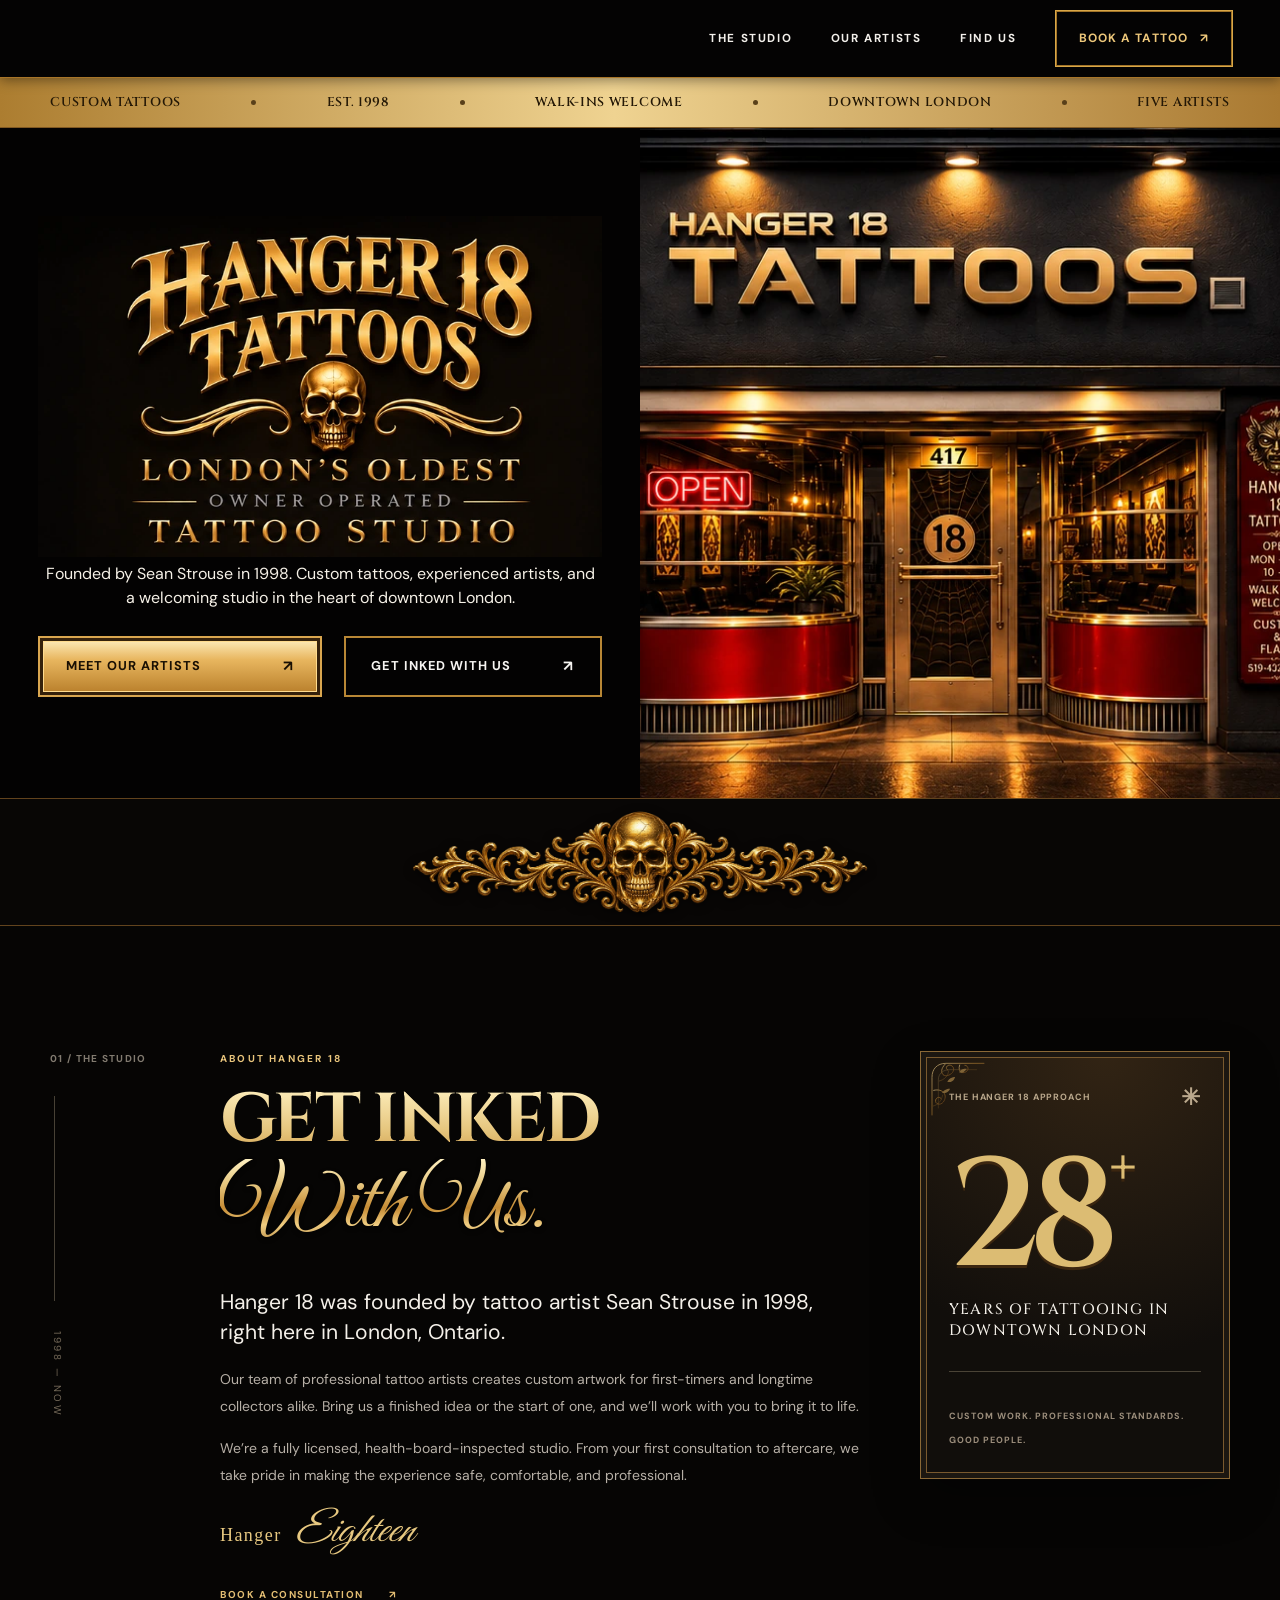
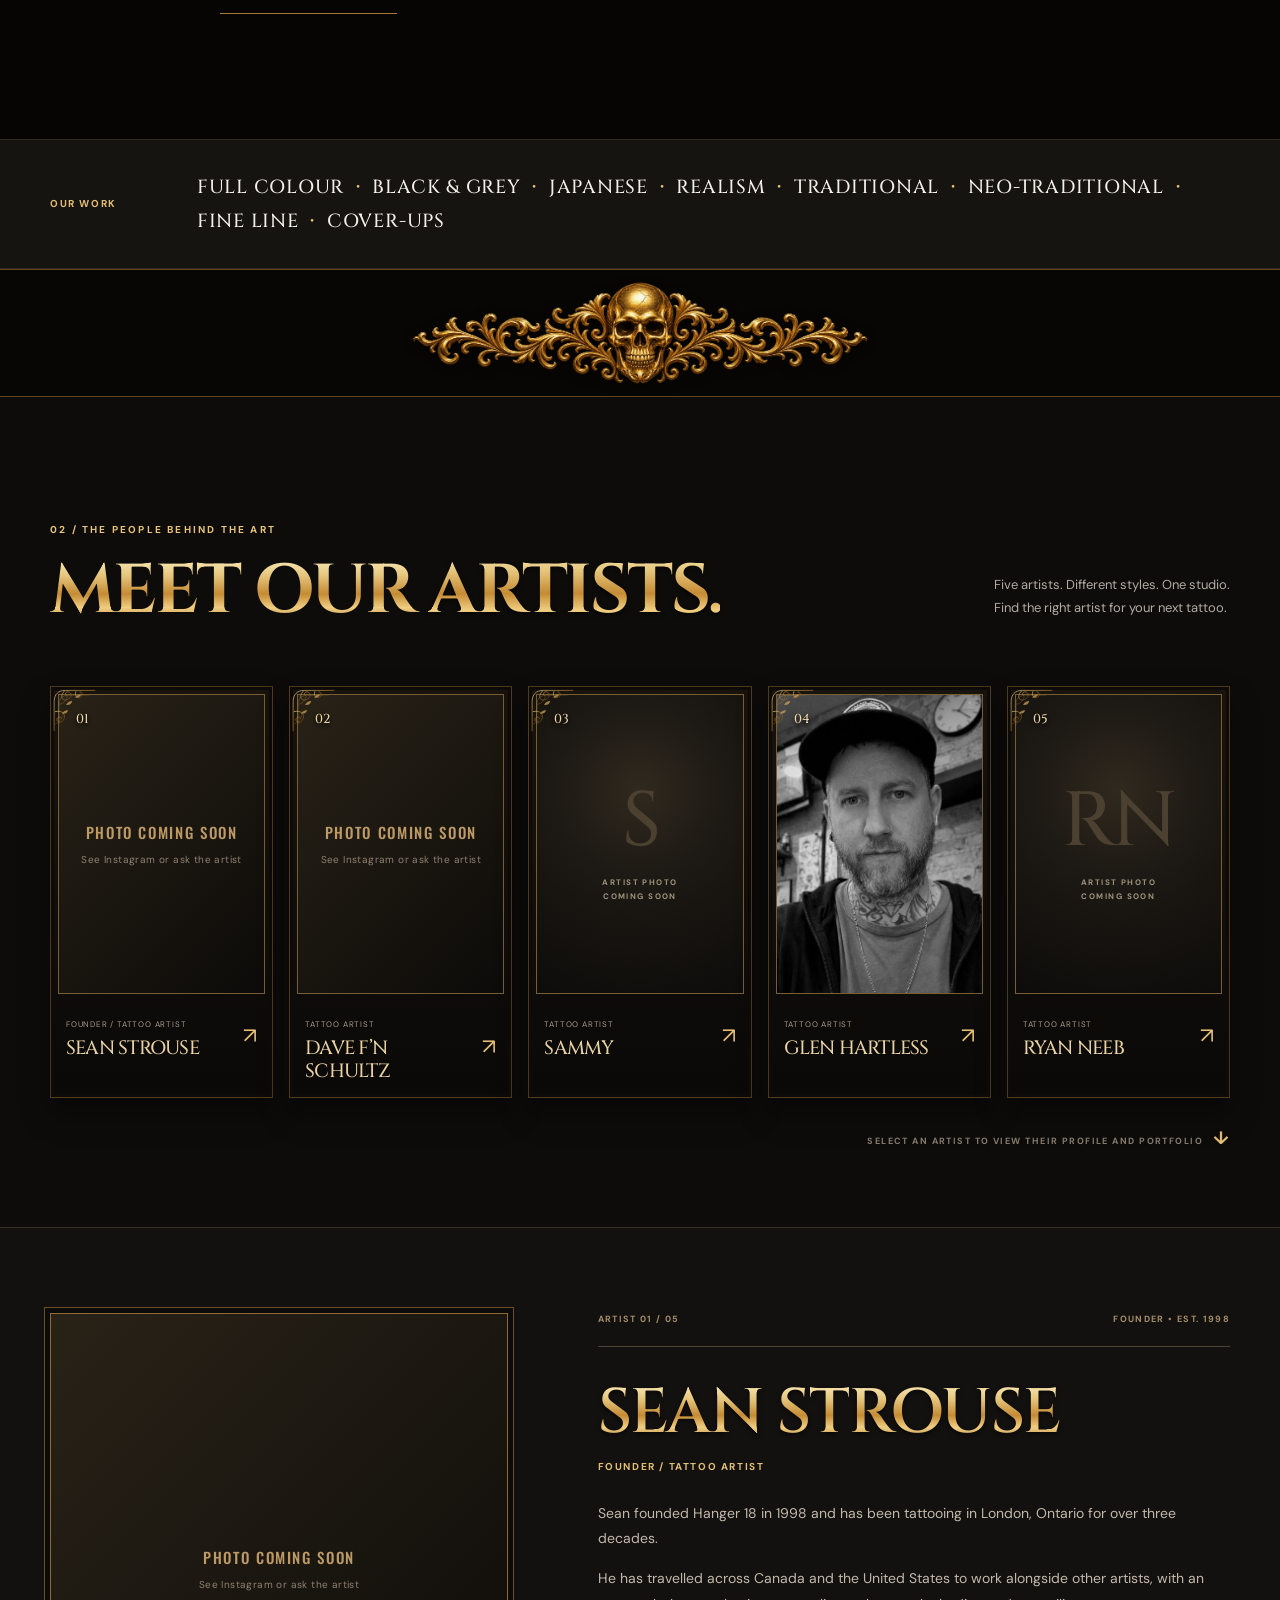
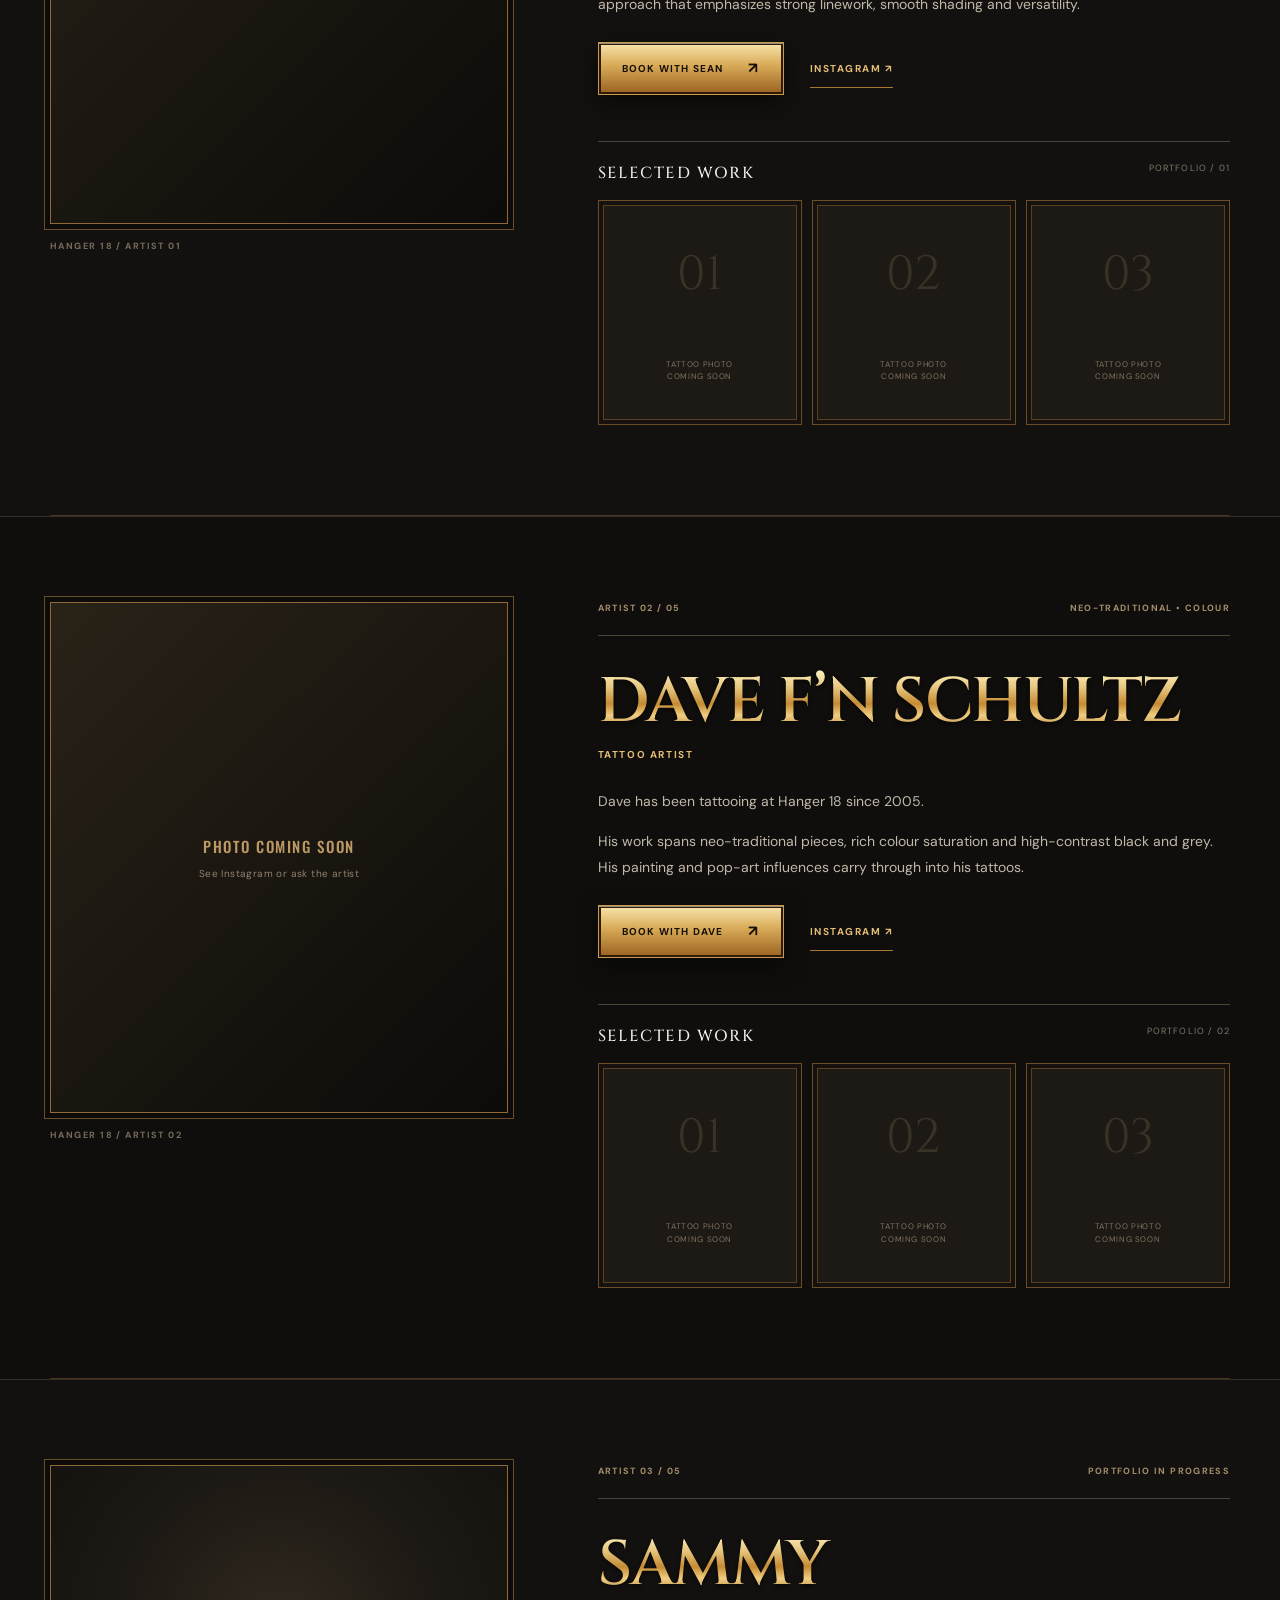
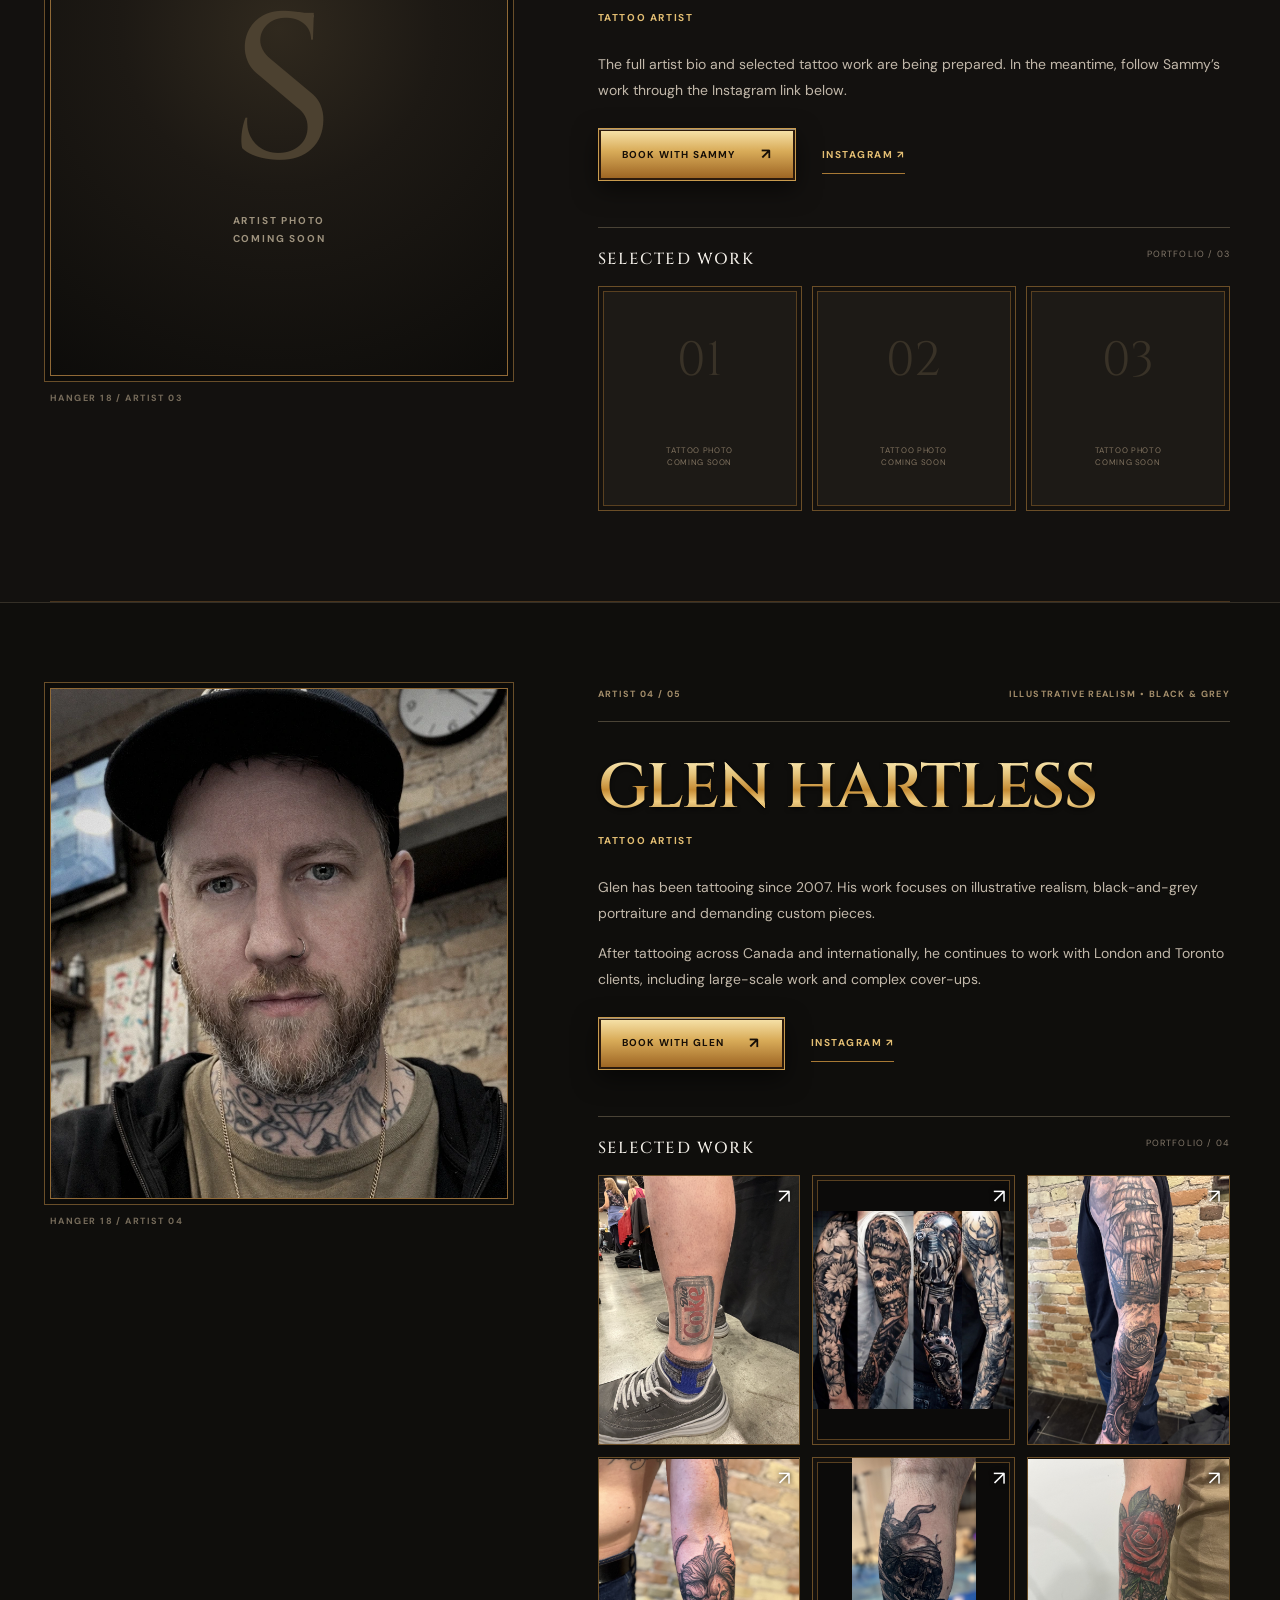
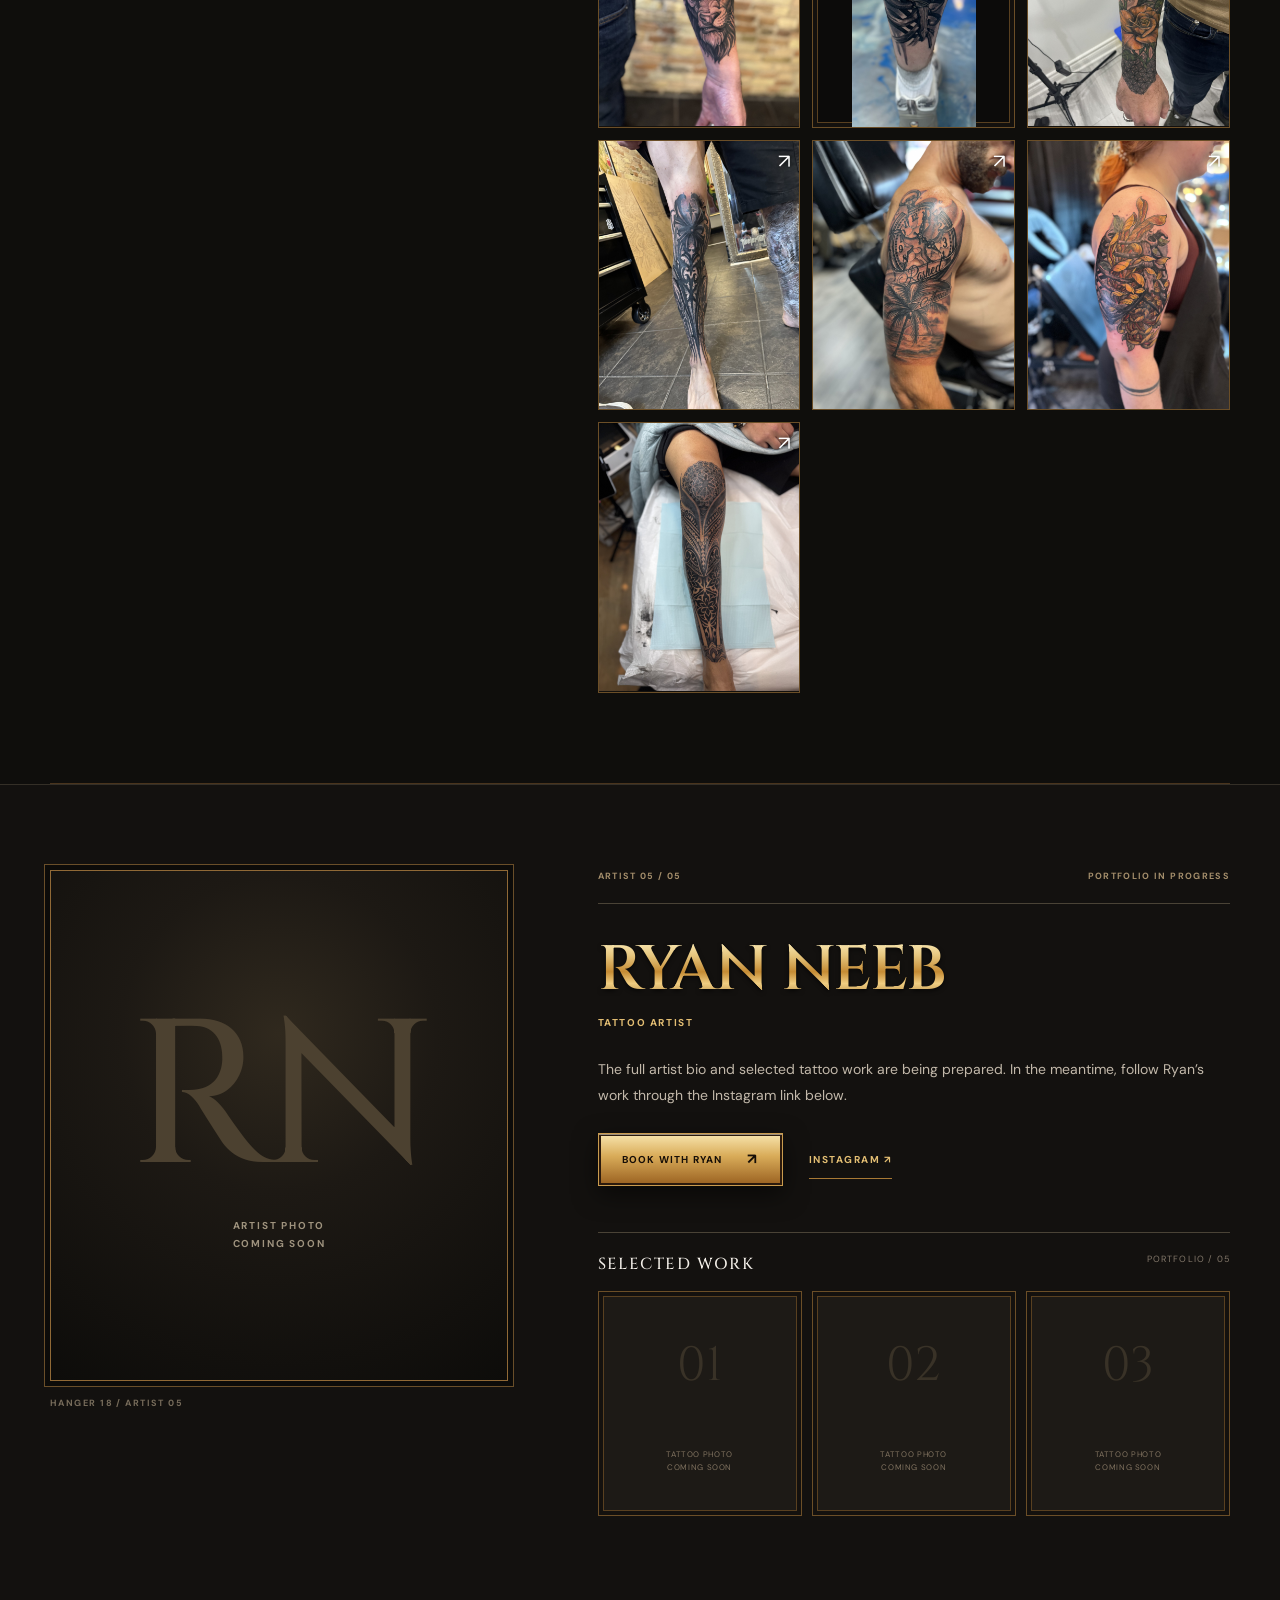
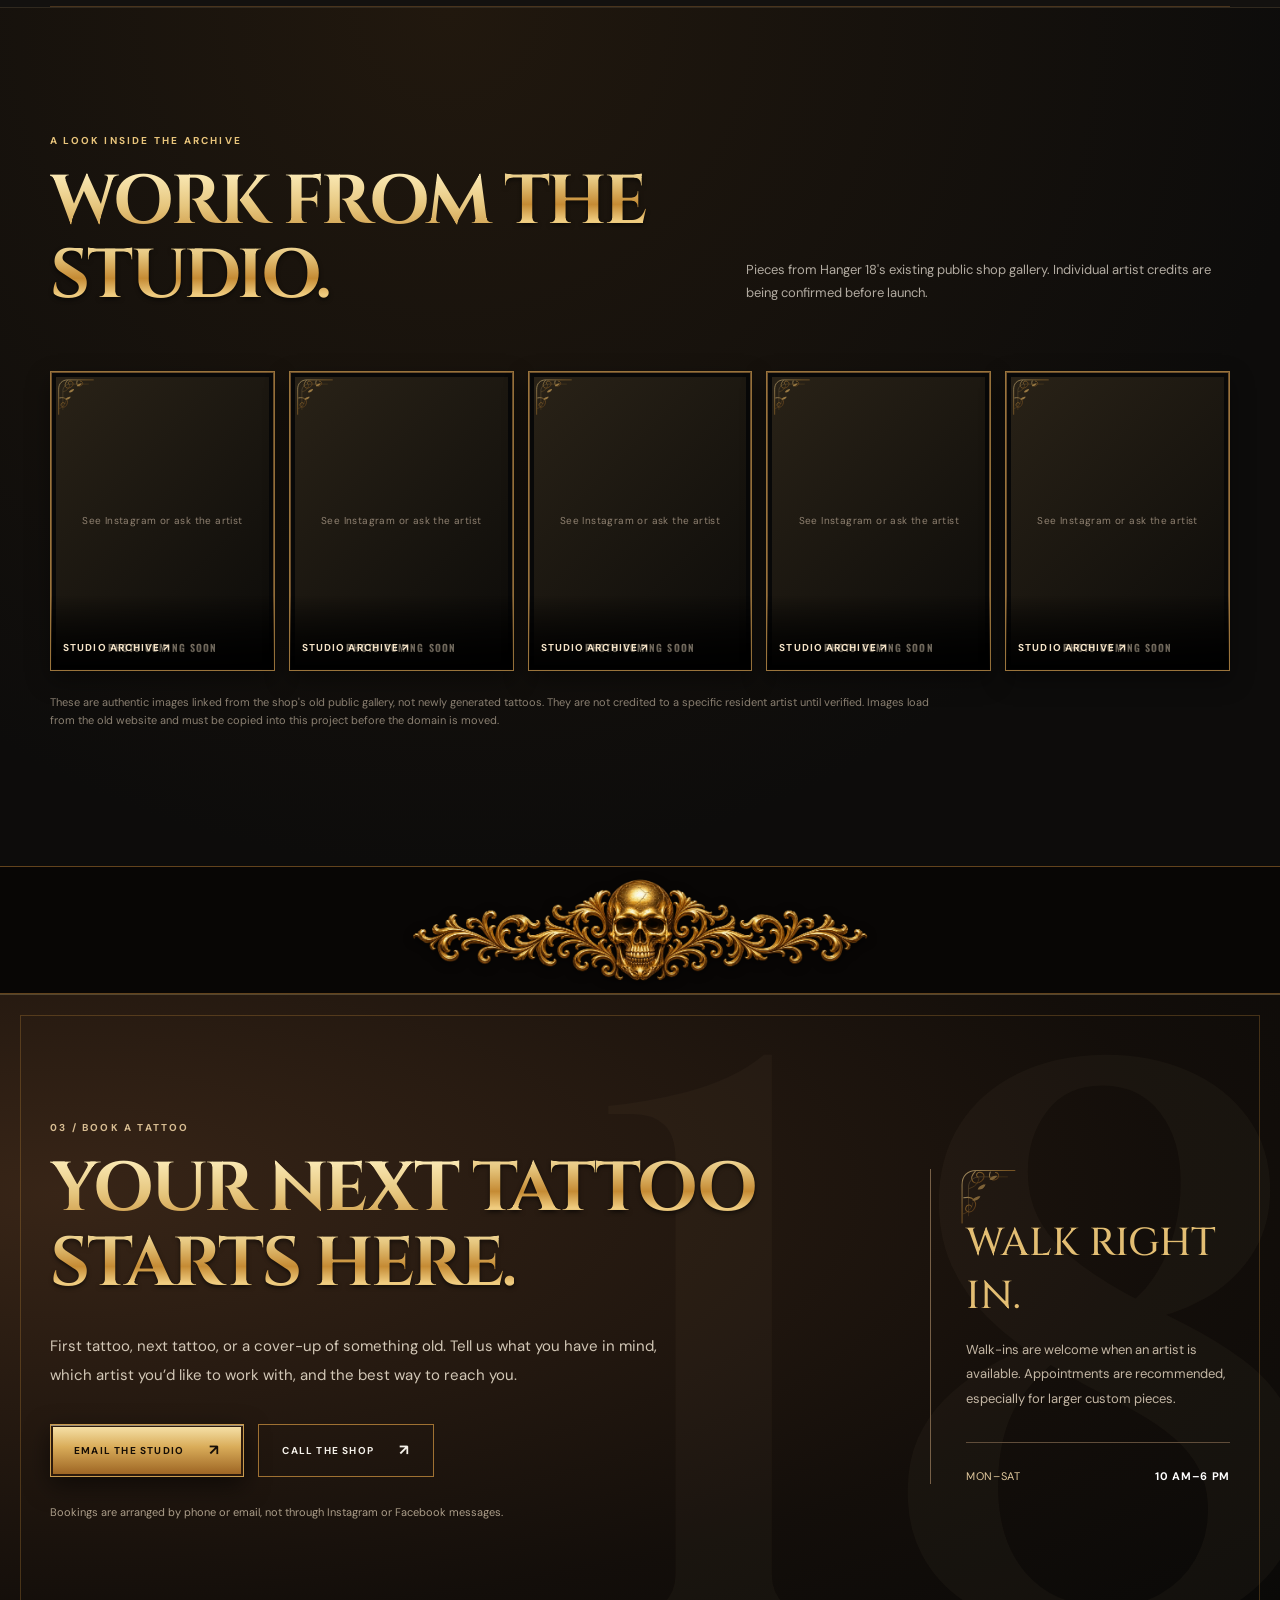
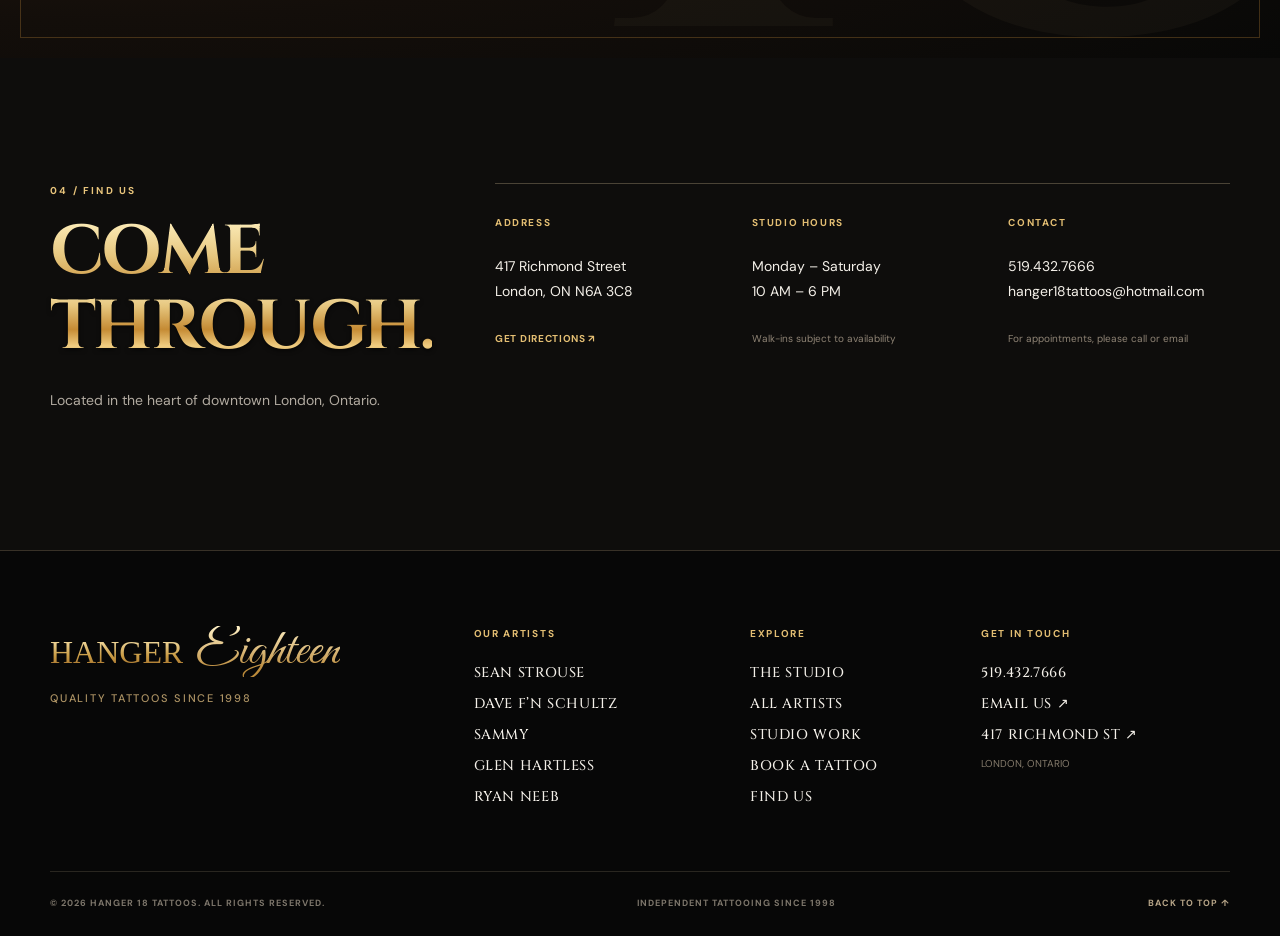
==== commit 0d1aaa08: "Update header structure in index.html" ====
--- a/docs 3/index.html
+++ b/docs 3/index.html
@@ -33,7 +33,7 @@
   </div>
   <header class="site-header" id="top">
     <div class="nav-shell">
-      <a class="wordmark v13-wordmark" href="#top" aria-label="Hanger 18 Tattoos, home">HANGER 18 TATTOOS</a>
+     <div class="wordmark v13-wordmark v19-header-logo" aria-hidden="true"></div>
       <button class="menu-toggle" id="menu-toggle" type="button" aria-controls="main-nav" aria-expanded="false" aria-label="Open navigation"><span></span><span></span><span></span></button>
       <nav class="main-nav" id="main-nav" aria-label="Main navigation">
         <a href="#studio">THE STUDIO</a>
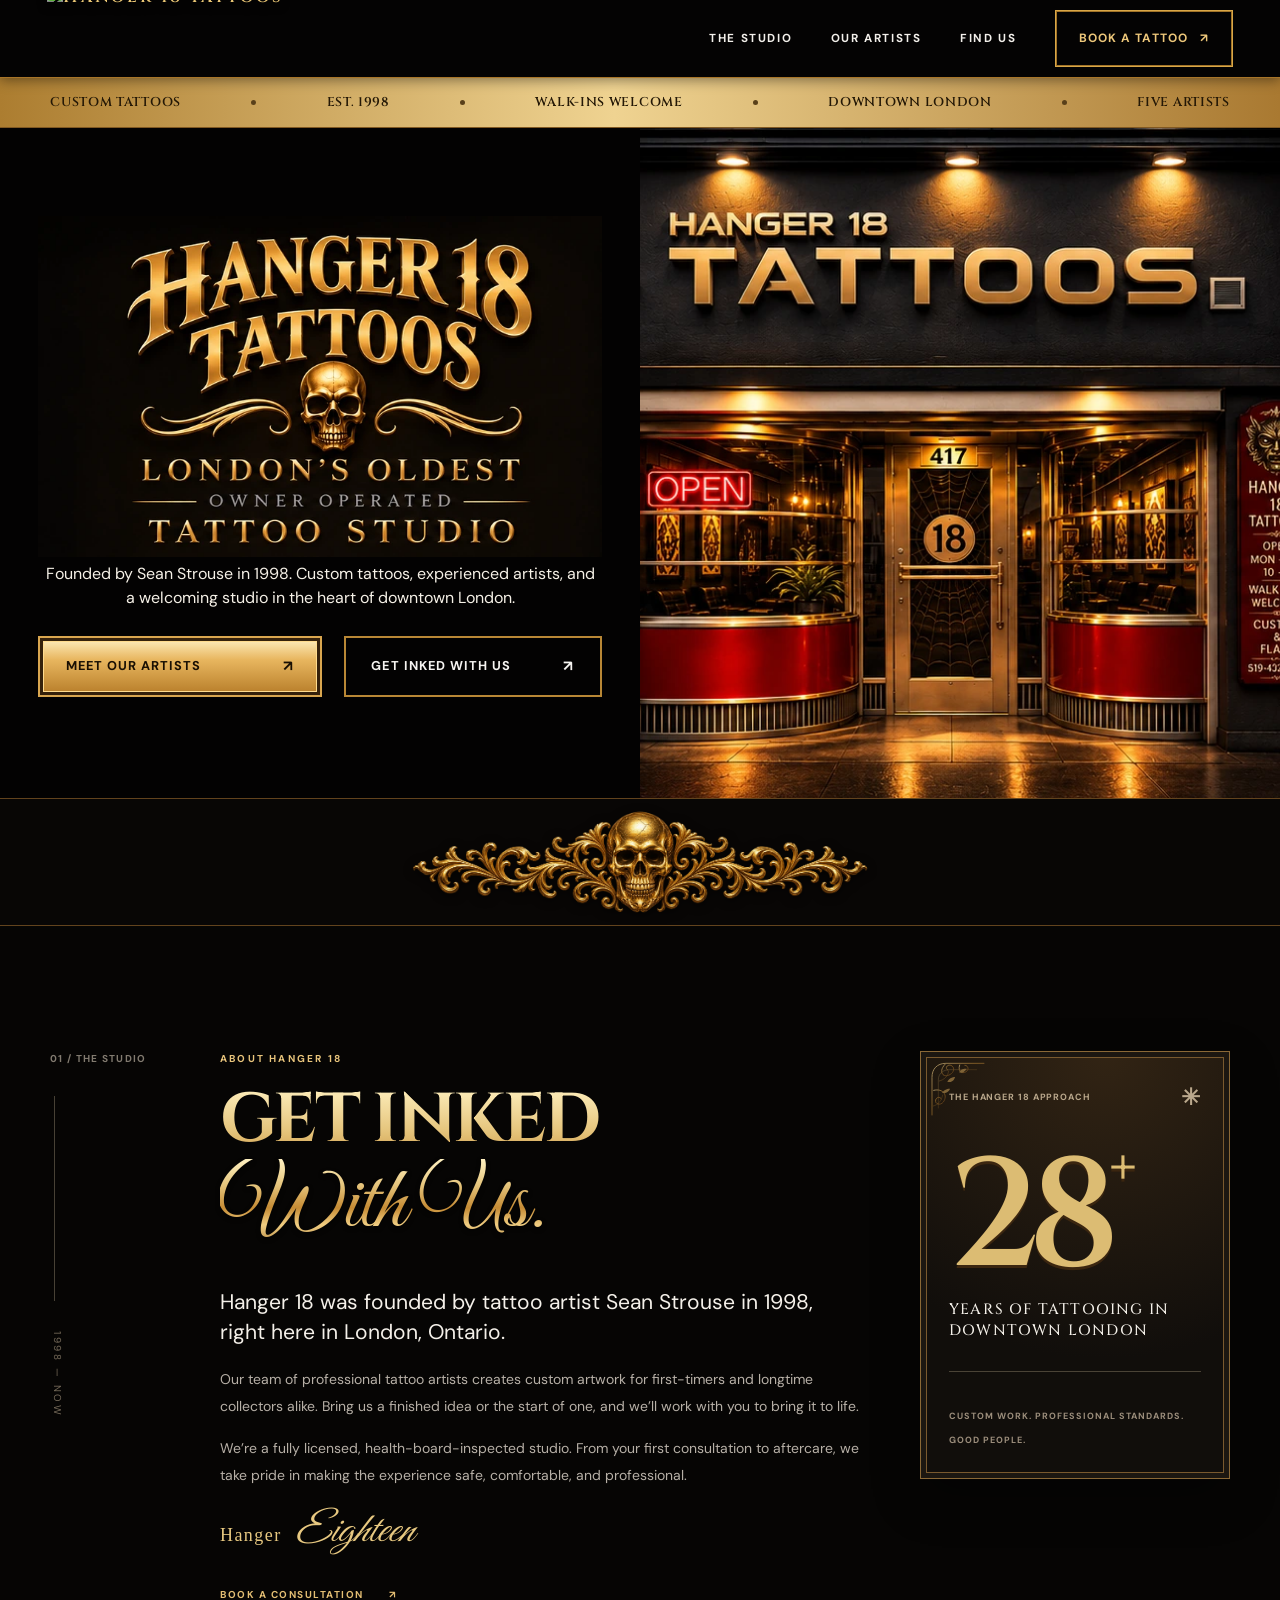
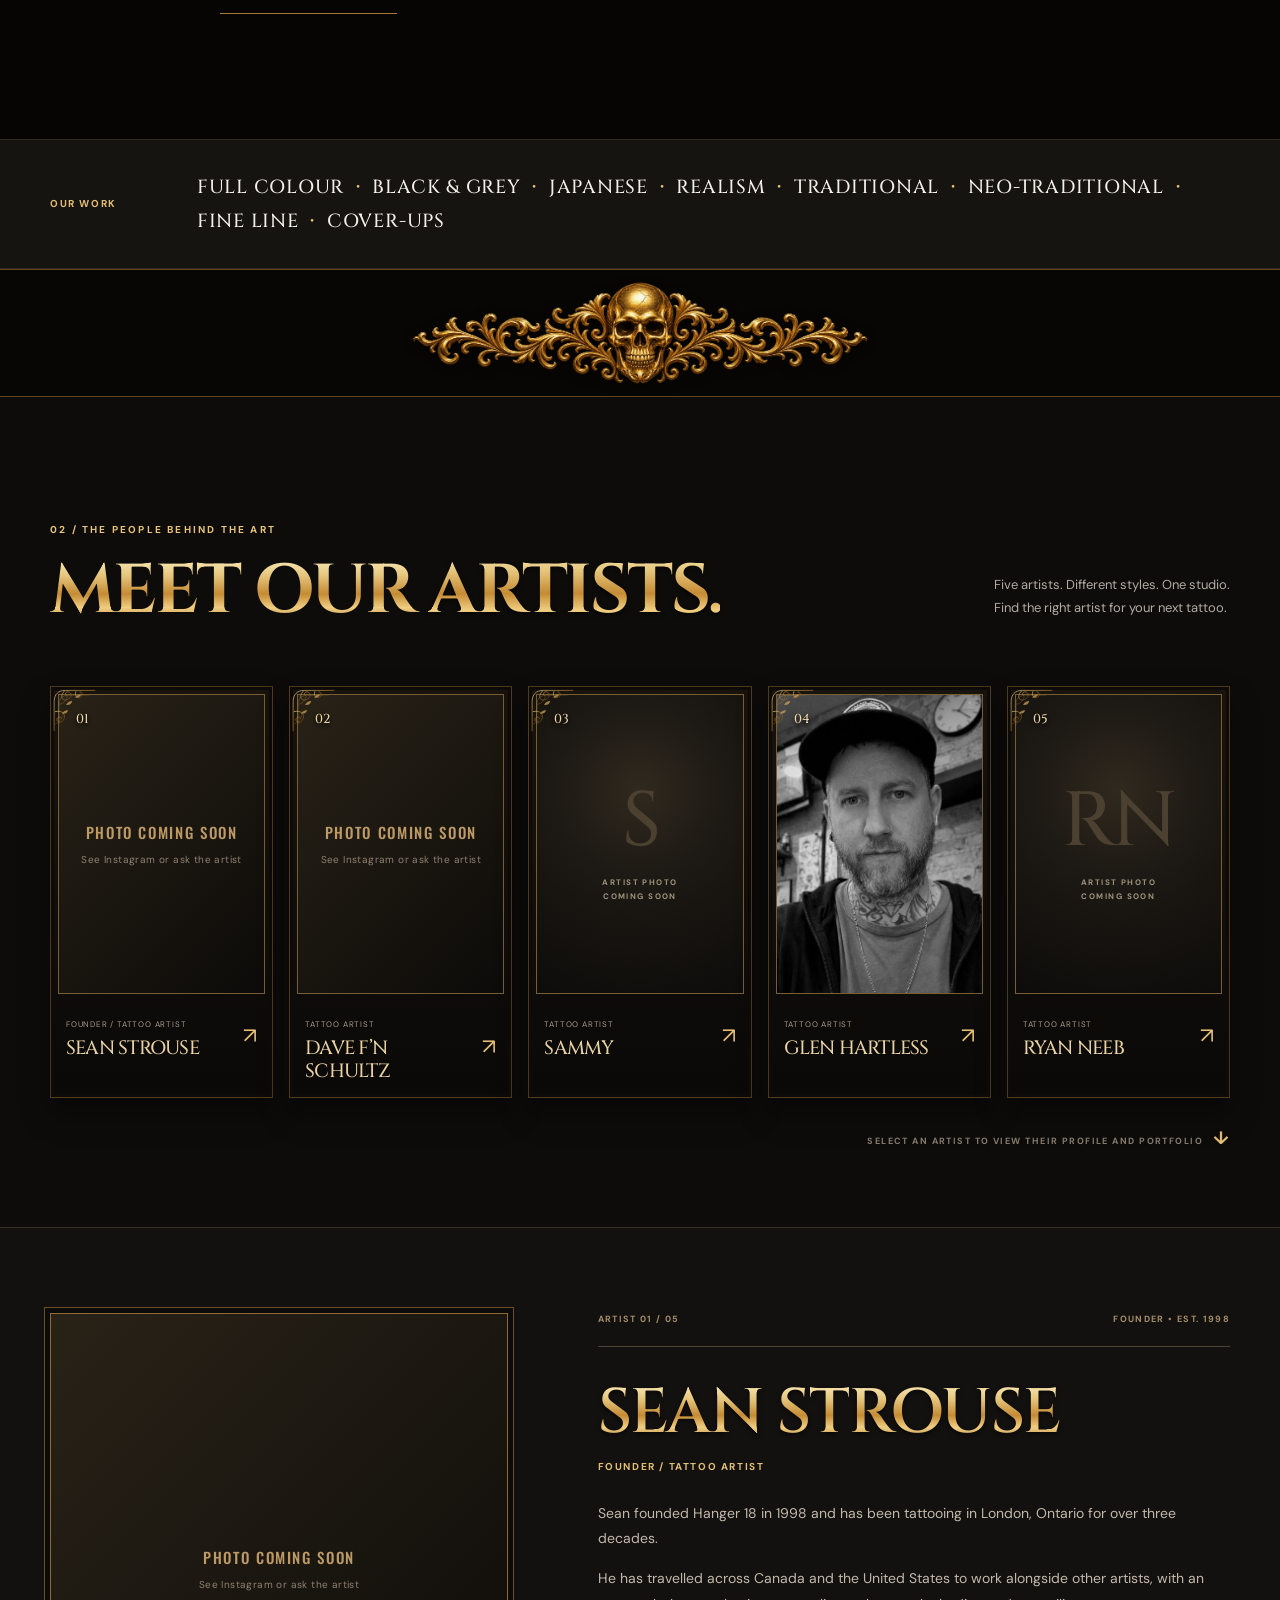
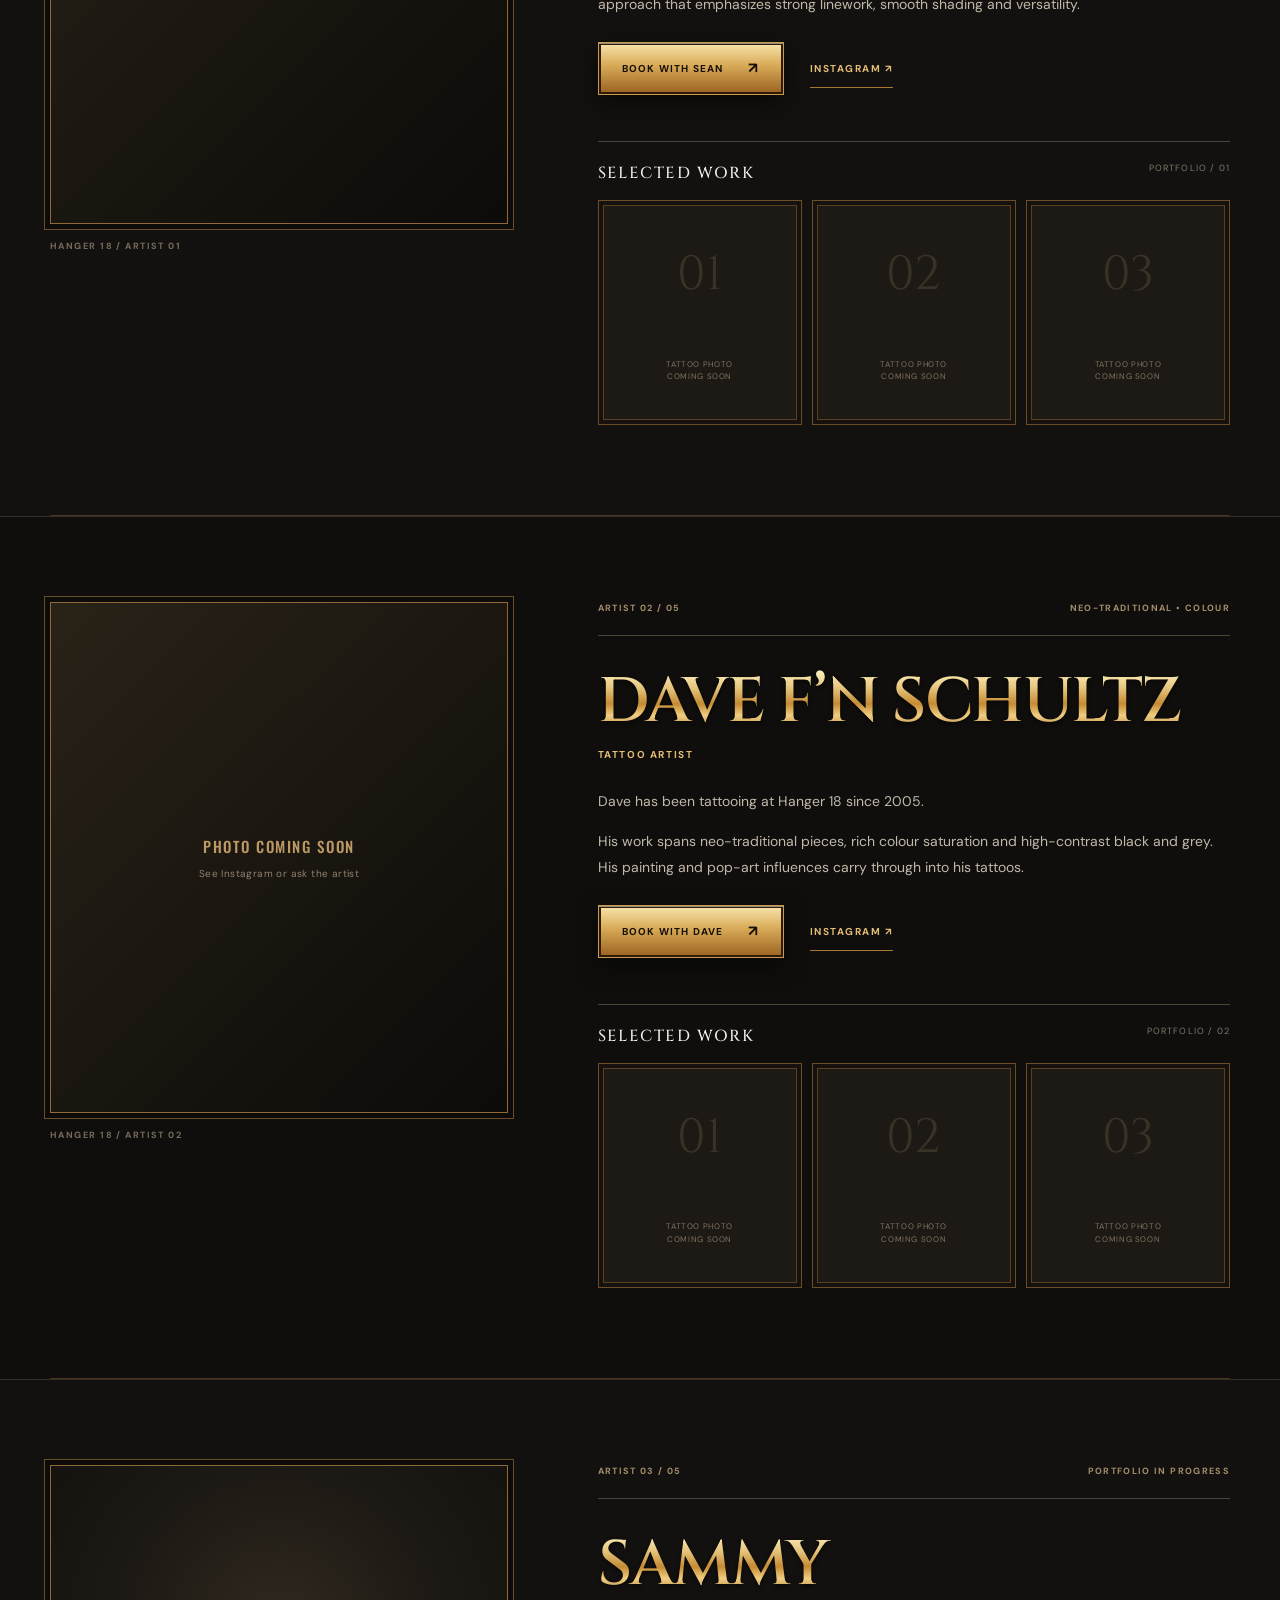
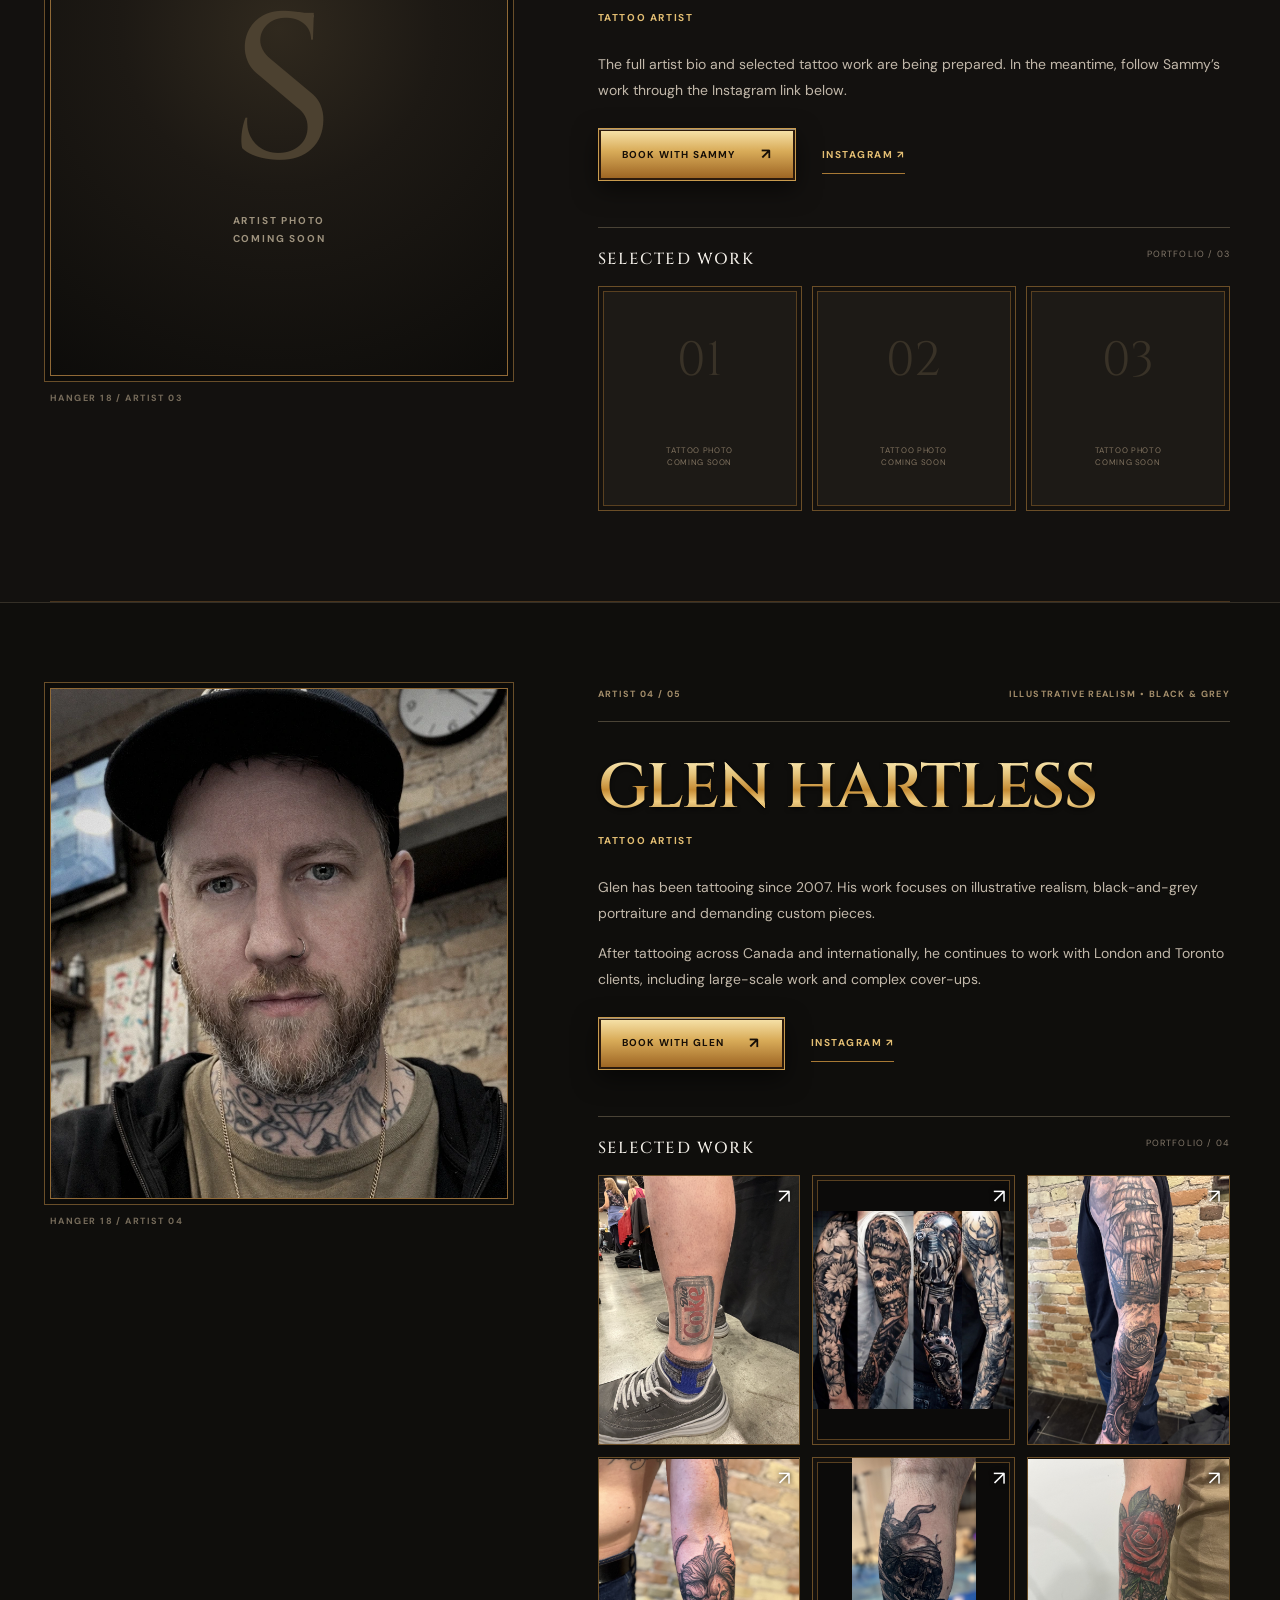
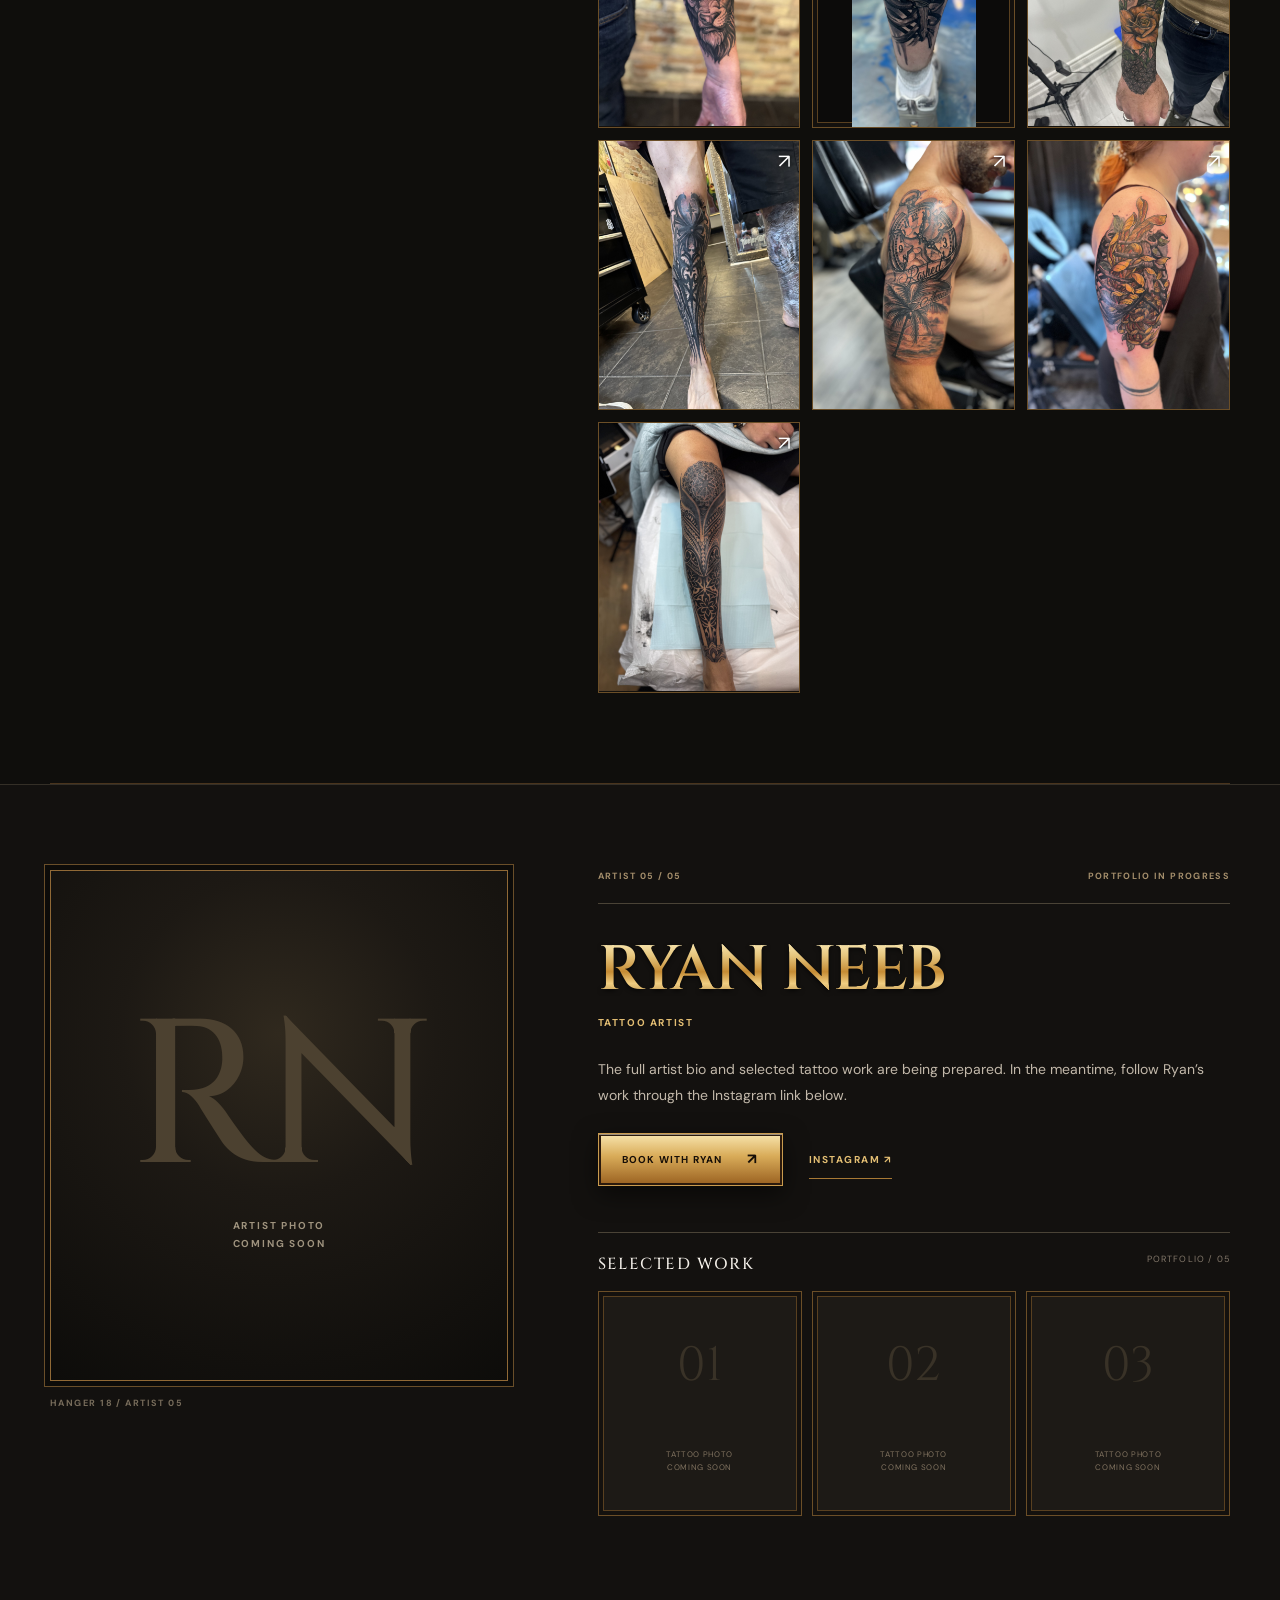
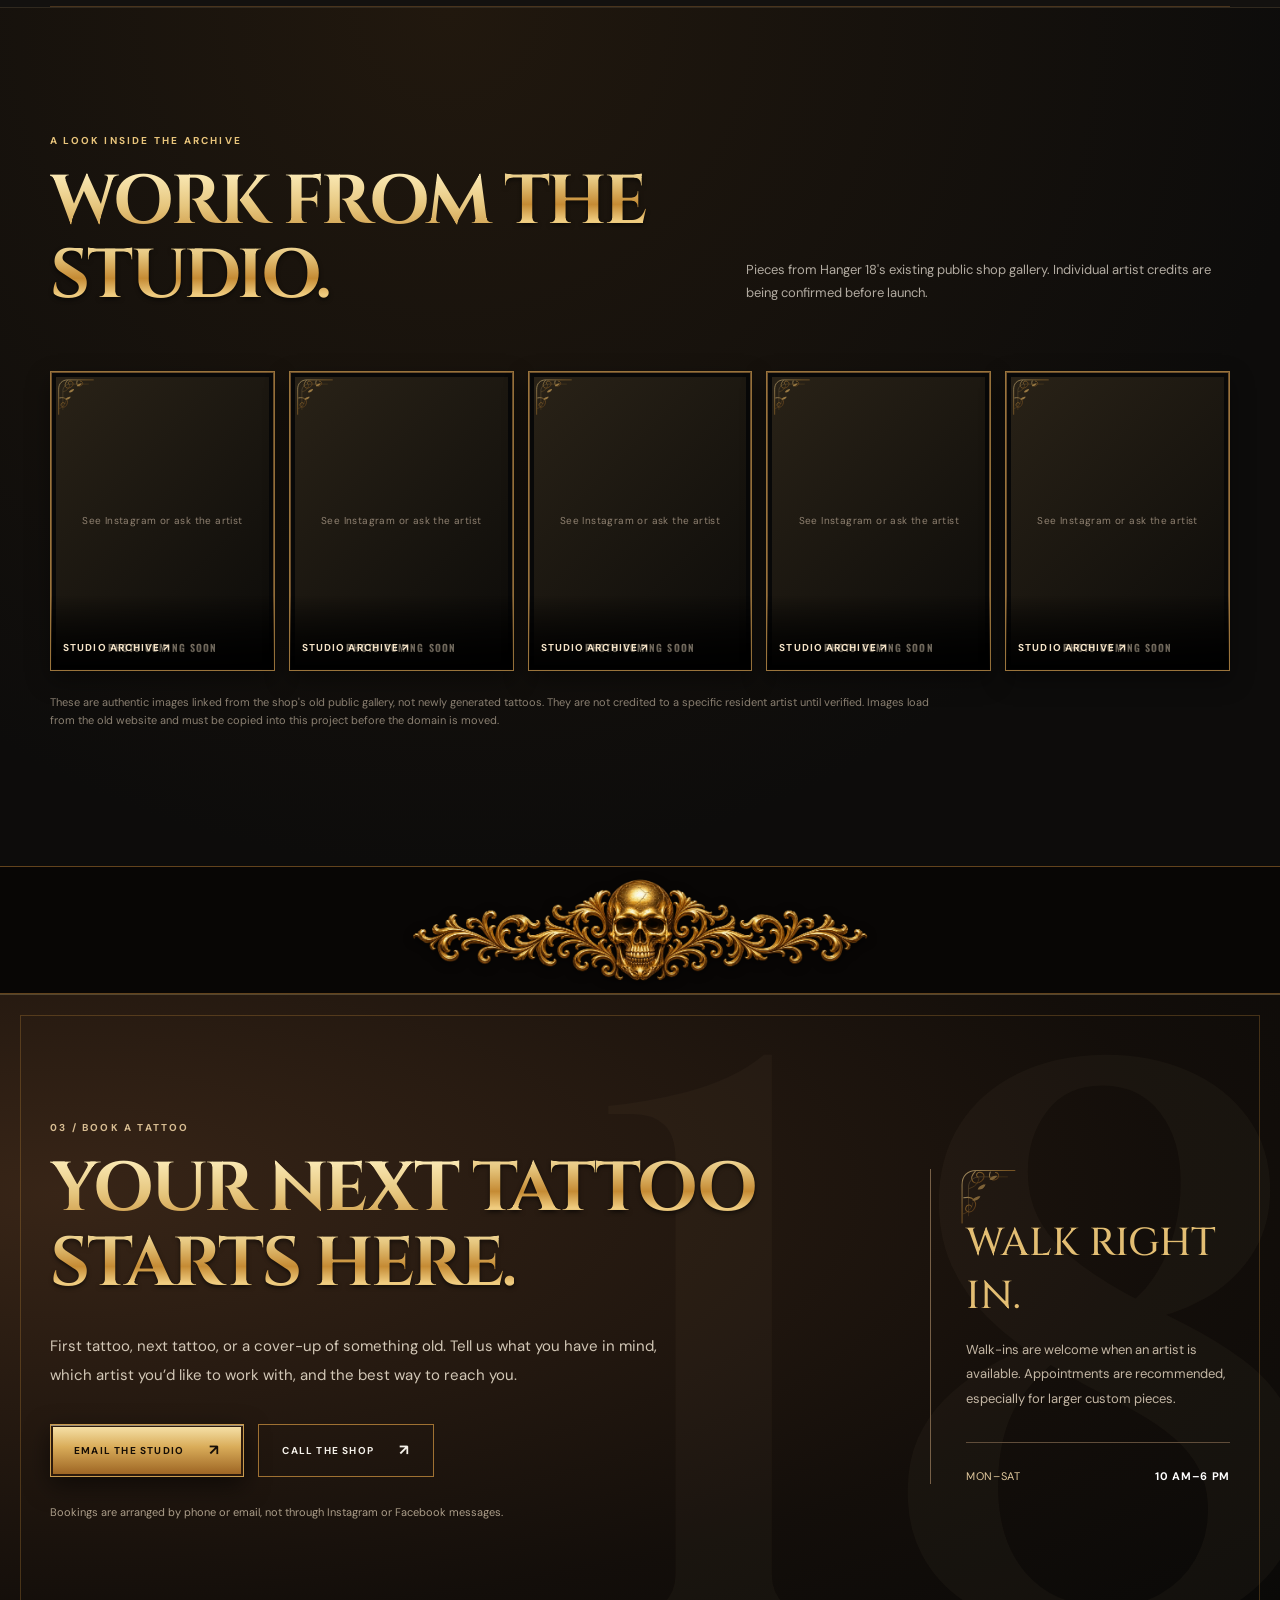
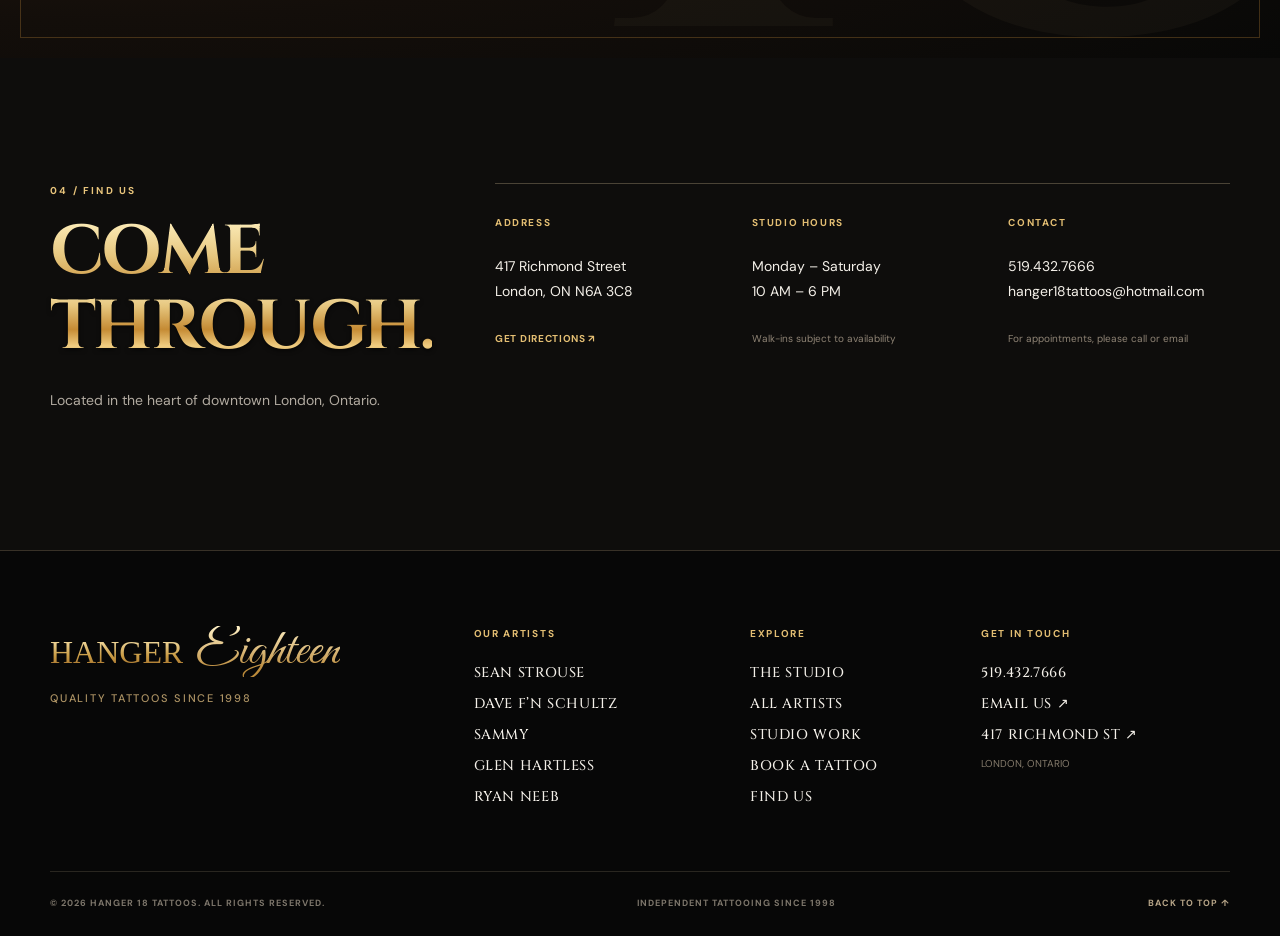
==== commit d531f6f0: "Update header logo in index.html" ====
--- a/docs 3/index.html
+++ b/docs 3/index.html
@@ -33,7 +33,7 @@
   </div>
   <header class="site-header" id="top">
     <div class="nav-shell">
-     <div class="wordmark v13-wordmark v19-header-logo" aria-hidden="true"></div>
+     <a class="wordmark v13-wordmark v19-header-logo" href="#top" aria-label="Hanger 18 Tattoos, London Ontario, home"><img src="assets/v23-official-header-logo-clean.png" alt="Hanger 18 Tattoos logo" width="244" height="106"><span class="sr-only">Hanger 18 Tattoos</span></a>
       <button class="menu-toggle" id="menu-toggle" type="button" aria-controls="main-nav" aria-expanded="false" aria-label="Open navigation"><span></span><span></span><span></span></button>
       <nav class="main-nav" id="main-nav" aria-label="Main navigation">
         <a href="#studio">THE STUDIO</a>
